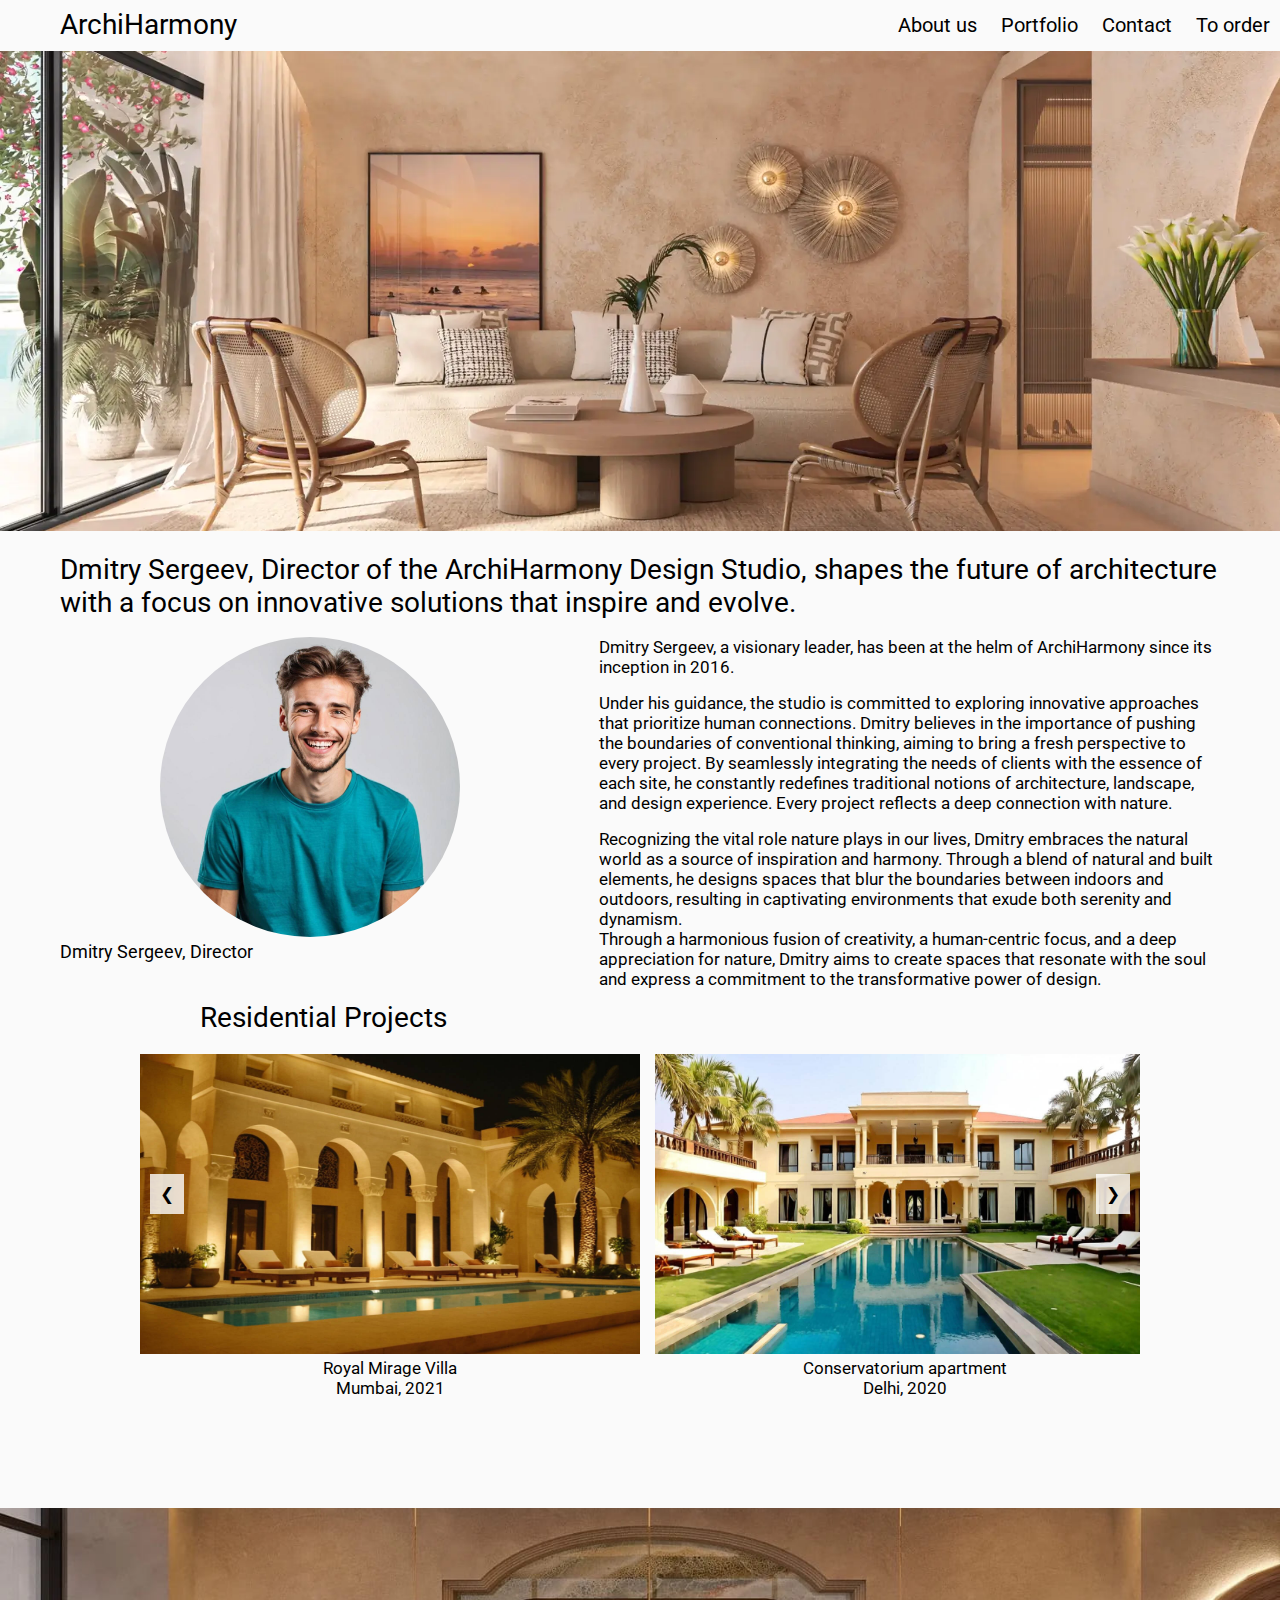
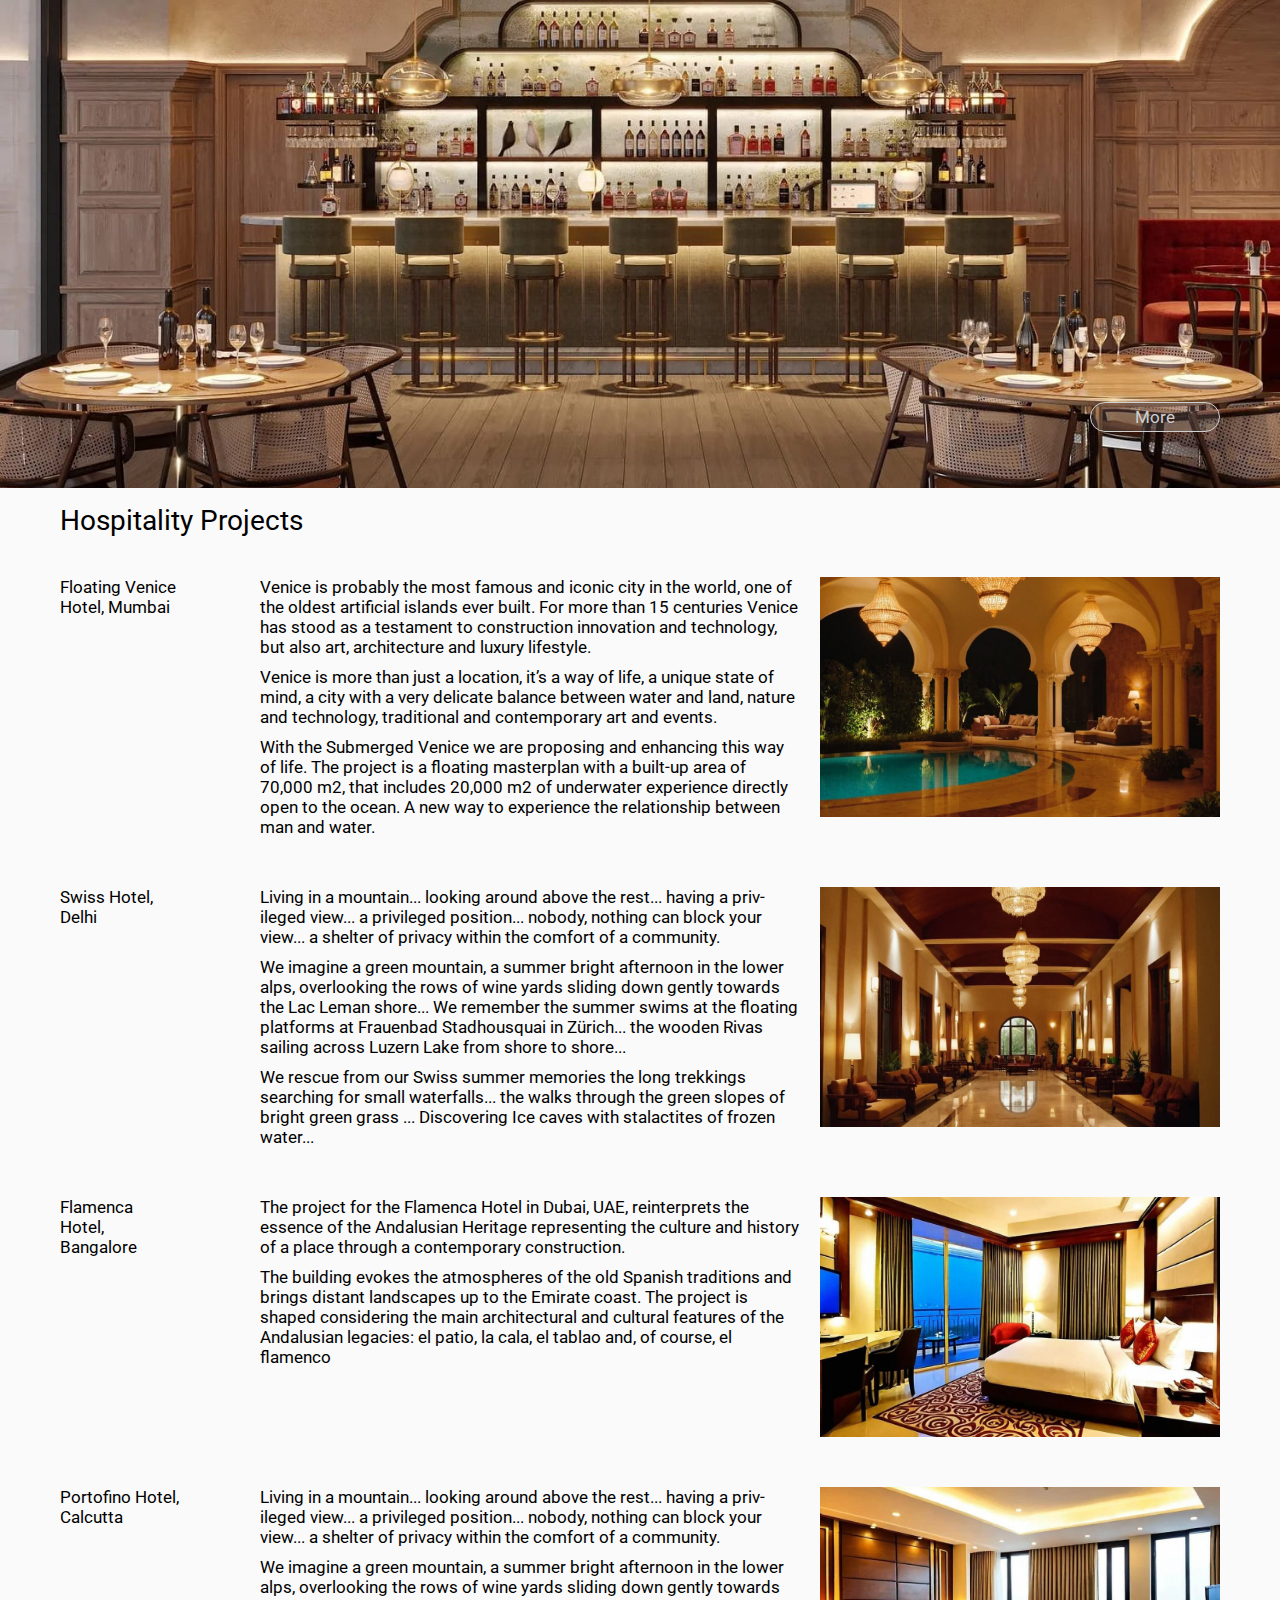
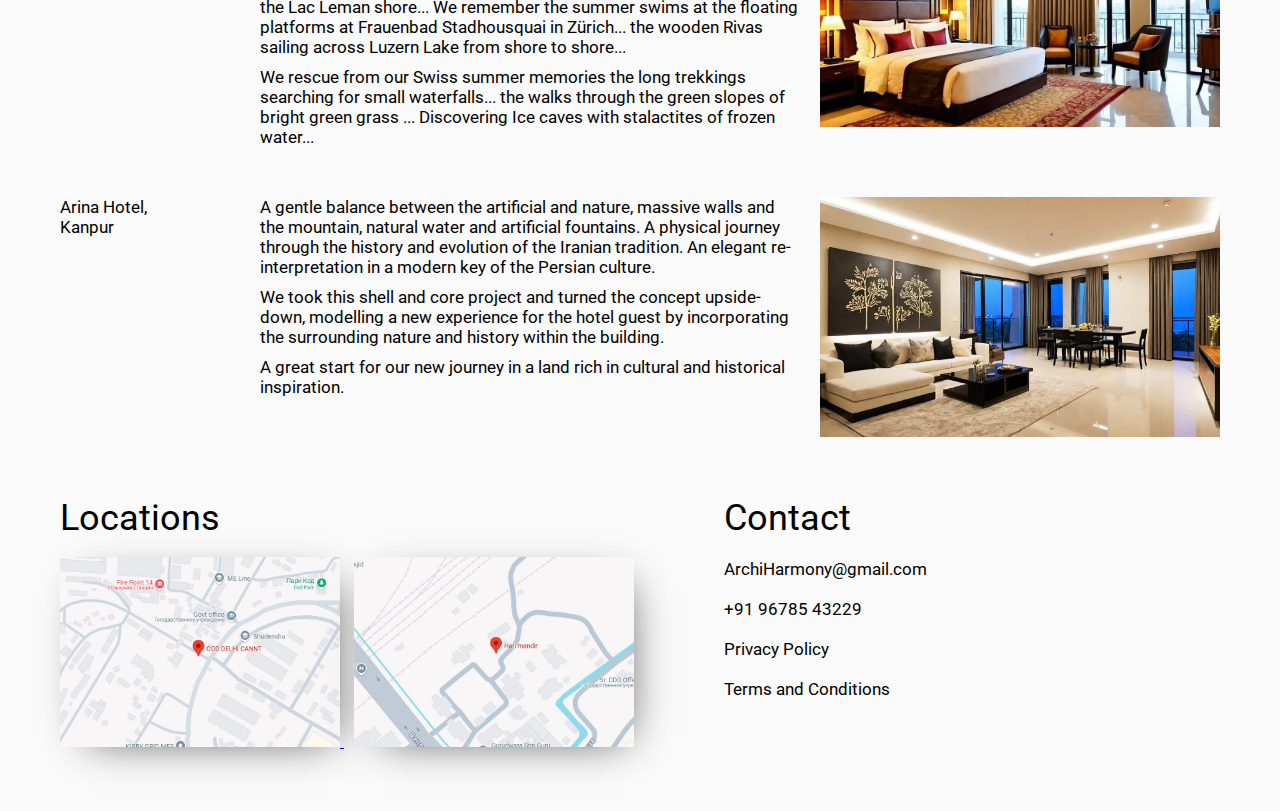
==== index.html @ a40524c1 "cvvf" ====
<!DOCTYPE html>
<html lang="en">
<head>
    <meta charset="UTF-8">
    <meta name="viewport" content="width=device-width, initial-scale=1.0">
    <title>ArchiHarmony - Innovative Building Design Studio</title>
    <meta
        name="description"
        content="Discover ArchiHarmony, a design studio dedicated to creating innovative and inspiring building designs. Our focus is on architecture that evolves with the needs of modern living."
    />
    <link rel="icon" href="img/favicon.ico">
    <link rel="stylesheet" href="css/style.css">
    <script src="js/script.js" defer></script>
</head>
<body>

    <header>
        <div class="nav-content">
            <a href="index.html" class='header-name'>ArchiHarmony</a>
            <nav class="header-nav">
                <ul class="header-nav-items">
                    <li class="header-nav-item">
                        <a href="#about">About us</a>
                        <a href="#project">Portfolio</a>
                        <a href="#contact">Contact</a>
                        <a href="order.html">To order</a>
                    </li>
                </ul>
            </nav>
        </div>
        <div class="header-backgrounds">
            <img class='header-background' src="img/header-bg.webp" alt="Background" />
            <a class='header-btn' href="order.html#form">More</a>
        </div>
        <h1 class='header-title' id="about">Dmitry Sergeev, Director of the ArchiHarmony Design Studio, shapes the future of architecture with a focus on innovative solutions that inspire and evolve.</h1>
        <div class='header-about'>
            <div class='header-about-icon'>
                <img class='about-icon' src="img/ceo-dima.jpg" alt="Icon" />
                <p class='about-name'>Dmitry Sergeev, Director</p>
            </div>
            <div class='header-about-text'>
                <p class='about-text1'>Dmitry Sergeev, a visionary leader, has been at the helm of ArchiHarmony since its inception in 2016.</p>
                <p class='about-text2'>Under his guidance, the studio is committed to exploring innovative approaches that prioritize human connections. Dmitry believes in the importance of pushing the boundaries of conventional thinking, aiming to bring a fresh perspective to every project. By seamlessly integrating the needs of clients with the essence of each site, he constantly redefines traditional notions of architecture, landscape, and design experience. Every project reflects a deep connection with nature.</p>
                <p class='about-text3'>Recognizing the vital role nature plays in our lives, Dmitry embraces the natural world as a source of inspiration and harmony. Through a blend of natural and built elements, he designs spaces that blur the boundaries between indoors and outdoors, resulting in captivating environments that exude both serenity and dynamism.</p>
                <p class='about-text4'>Through a harmonious fusion of creativity, a human-centric focus, and a deep appreciation for nature, Dmitry aims to create spaces that resonate with the soul and express a commitment to the transformative power of design.</p>
            </div>
        </div>
    </header>
    
    <main>

        <section>
            <div class="Projects" id="project">
                <h2 class="projects-title">Residential Projects</h2>
                <div class="slider">
                    <div class="slide">
                        <img src="img/project-1.jpg" alt="Project 1" />
                        <h3>Royal Mirage Villa</h3>
                        <p>Mumbai, 2021</p>
                    </div>
                    <div class="slide">
                        <img src="img/project-2.jpg" alt="Project 2" />
                        <h3>Conservatorium apartment</h3>
                        <p>Delhi, 2020</p>
                    </div>
                    <div class="slide">
                        <img src="img/project-3.jpg" alt="Project 3" />
                        <h3>Arabian Red</h3>
                        <p>Bangalore, 2022</p>
                    </div>
                    <div class="slide">
                        <img src="img/project-4.jpg" alt="Project 4" />
                        <h3>Domestic Cenote</h3>
                        <p>Calcutta, 2019</p>
                    </div>
                    <div class="slide">
                        <img src="img/project-5.jpg" alt="Project 5" />
                        <h3>Villa Ibiza</h3>
                        <p>Chennai, 2023</p>
                    </div>
                    <div class="slide">
                        <img src="img/project-6.jpg" alt="Project 6" />
                        <h3>Villa Smama</h3>
                        <p>Hyderabad, 2018</p>
                    </div>
                    <div class="slide">
                        <img src="img/project-7.jpg" alt="Project 7" />
                        <h3>Villa Las Gabias</h3>
                        <p>Ahmedabad, 2021</p>
                    </div>
                    <div class="slide">
                        <img src="img/project-8.jpg" alt="Project 8" />
                        <h3>Villa Celeste</h3>
                        <p>Pune, 2023</p>
                    </div>
                    <div class="slide">
                        <img src="img/project-9.jpg" alt="Project 9" />
                        <h3>Flying Carpet Villa</h3>
                        <p>Surat, 2022</p>
                    </div>
                    <div class="slide">
                        <img src="img/project-10.jpg" alt="Project 10" />
                        <h3>Four Elements Villa</h3>
                        <p>Kanpur, 2016</p>
                    </div>
                </div>
                <button class="prev" onclick="changeSlide(-1)">&#10094;</button>
                <button class="next" onclick="changeSlide(1)">&#10095;</button>
            </div>
        </section>

        <section>
            <div class="project-hospital-backgrounds header-backgrounds">
                <img
                  class="main-background"
                  src="img/main-bg1.jpg"
                  alt="Background"
                />
                <a
                  class="header-btn main-btn"
                  href="order.html#form"
                >
                  More
                </a>
            </div>
            <h2 class="projects-title hospital-title">Hospitality Projects</h2>
            <div class="projects-hospital-content">

                <div class="country-hotels">
                    <div class="content-country">
                      <p>Floating Venice Hotel, Mumbai</p>
                    </div>
                    <div class="content-info">
                      
                        <div class="content-info-text">
                            <p>Venice is probably the most famous and iconic city in the world, one of the oldest artificial islands ever built. For more than 15 centuries Venice has stood as a testament to construction innovation and technology, but also art, architecture and luxury lifestyle.</p>
                            <p>Venice is more than just a location, it’s a way of life, a unique state of mind, a city with a very delicate balance between water and land, nature and technology, traditional and contemporary art and events.</p>
                            <p>With the Submerged Venice we are proposing and enhancing this way of life. The project is a floating masterplan with a built-up area of 70,000 m2, that includes 20,000 m2 of underwater experience directly open to the ocean. A new way to experience the relationship between man and water.</p>
                        </div>

                    </div>
                    <img src="img/hospital-1.jpg" alt="Floating Venice Hotel, Mumbai" class="country-hotels-img"/>
                </div>

                <div class="country-hotels">
                    <div class="content-country">
                      <p>Swiss Hotel, Delhi</p>
                    </div>
                    <div class="content-info">
                      
                        <div class="content-info-text">
                            <p>Living in a mountain... looking around above the rest... having a priv- ileged view... a privileged position... nobody, nothing can block your view... a shelter of privacy within the comfort of a community.</p>
                            <p>We imagine a green mountain, a summer bright afternoon in the lower alps, overlooking the rows of wine yards sliding down gently towards the Lac Leman shore... We remember the summer swims at the floating platforms at Frauenbad Stadhousquai in Zürich... the wooden Rivas sailing across Luzern Lake from shore to shore...</p>
                            <p>We rescue from our Swiss summer memories the long trekkings searching for small waterfalls... the walks through the green slopes of bright green grass ... Discovering Ice caves with stalactites of frozen water...</p>
                        </div>

                    </div>
                    <img src="img/hospital-2.jpg" alt="Swiss Hotel, Delhi" class="country-hotels-img"/>
                </div>

                <div class="country-hotels">
                    <div class="content-country">
                      <p>Flamenca Hotel, Bangalore</p>
                    </div>
                    <div class="content-info">
                      
                        <div class="content-info-text">
                            <p>The project for the Flamenca Hotel in Dubai, UAE, reinterprets the essence of the Andalusian Heritage representing the culture and history of a place through a contemporary construction.</p>
                            <p>The building evokes the atmospheres of the old Spanish traditions and brings distant landscapes up to the Emirate coast. The project is shaped considering the main architectural and cultural features of the Andalusian legacies: el patio, la cala, el tablao and, of course, el flamenco</p>
                        </div>

                    </div>
                    <img src="img/hospital-3.jpg" alt="Flamenca Hotel, Bangalore" class="country-hotels-img"/>
                </div>

                <div class="country-hotels">
                    <div class="content-country">
                      <p>Portofino Hotel, Calcutta</p>
                    </div>
                    <div class="content-info">
                      
                        <div class="content-info-text">
                            <p>Living in a mountain... looking around above the rest... having a priv- ileged view... a privileged position... nobody, nothing can block your view... a shelter of privacy within the comfort of a community.</p>
                            <p>We imagine a green mountain, a summer bright afternoon in the lower alps, overlooking the rows of wine yards sliding down gently towards the Lac Leman shore... We remember the summer swims at the floating platforms at Frauenbad Stadhousquai in Zürich... the wooden Rivas sailing across Luzern Lake from shore to shore...</p>
                            <p>We rescue from our Swiss summer memories the long trekkings searching for small waterfalls... the walks through the green slopes of bright green grass ... Discovering Ice caves with stalactites of frozen water...</p>
                        </div>

                    </div>
                    <img src="img/hospital-4.jpg" alt="Portofino Hotel, Calcutta" class="country-hotels-img"/>
                </div>

                <div class="country-hotels">
                    <div class="content-country">
                      <p>Arina Hotel, Kanpur</p>
                    </div>
                    <div class="content-info">
                      
                        <div class="content-info-text">
                            <p>A gentle balance between the artificial and nature, massive walls and the mountain, natural water and artificial fountains. A physical journey through the history and evolution of the Iranian tradition. An elegant re-interpretation in a modern key of the Persian culture.</p>
                            <p>We took this shell and core project and turned the concept upside-down, modelling a new experience for the hotel guest by incorporating the surrounding nature and history within the building.</p>
                            <p>A great start for our new journey in a land rich in cultural and historical inspiration.</p>
                        </div>

                    </div>
                    <img src="img/hospital-5.jpg" alt="Arina Hotel, Kanpur" class="country-hotels-img"/>
                </div>

            </div>
        </section>

    </main>

    <footer class='footer'>

        <div>
            <div class='location-container'>
                <h3 class='location-title'>Locations</h3>
                <div class='location-img'>
                    <a class='dubai-link' href="https://www.google.com/maps/place/J47G+4G7,+COD,+Kirby+Place,+Delhi+Cantonment,+New+Delhi,+Delhi+110010/@28.6127856,77.1237122,17z"  target='_blank' rel="noopener noreferrer">
                        <img class='dubai-img' src="img/map-delhi.jpg" alt="Delhi" />
                    </a>
                    <a class='madrid-link' href="https://www.google.com/maps/place/95,+Sabale+Nagar,+Kurla,+Mumbai,+Maharashtra+400089/@19.0706896,72.8850411,17z" target='_blank' rel="noopener noreferrer">
                        <img class='madrid-img' src="img/map-mumbai.jpg" alt="Mumbai"/>
                    </a>
                </div>
                               
            </div>
        </div>

        <div>
            <div class='contact-container' id="contact">
                <h3 class='contact-title1'>Contact</h3>
                <a class='contact-link' href="mailto:ArchiHarmony@gmail.com" target="_blank">ArchiHarmony@gmail.com</a>
                <a class="contact-link" href="tel:+919678543229">+91 96785 43229</a>
                <a class="contact-link" href="privacy-policy.html">Privacy Policy</a>
                <a class="contact-link" href="terms-conditions.html">Terms and Conditions</a>
            </div>
        </div>

    </footer>
    
</body>
</html>
---- css/style.css ----
@font-face {
	font-family: 'Roboto';
	font-style: normal;
	src: url('../fonts/Roboto-Regular.ttf') format('truetype');	 
}

* {
    margin: 0;
    padding: 0;
    box-sizing: border-box;
    font-family: "Roboto", sans-serif;
    font-size: 17px;
    font-weight: 400;
    font-style: normal;
}

body {
    width: 100%;
    overflow-x: hidden;
    background-color: rgb(250, 250, 250);
}

body::-webkit-scrollbar {
    width: 10px;
    background-color: #f9f9fd;
}
  
body::-webkit-scrollbar-thumb {
    border-radius: 10px;
    background-color: rgb(166, 166, 166);
}
  
body::-webkit-scrollbar-track {
    -webkit-box-shadow: inset 0 0 6px rgba(0,0,0,0.2);
    border-radius: 10px;
    background-color: #f9f9fd;
}

html {
    scroll-behavior: smooth;
}

@media (max-width: 1024px) {

    * {
        font-size: 16px;
    }

}

nav {
    padding-right: 10px;
}
.header-nav-item {
    display: flex;
    gap: 24px;
    list-style: none;
}
.header-nav-item a {
    text-decoration: none;
    color: black;
    transition: color 0.3s ease;
    font-size: 20px;
}
.header-nav-item {
    margin-top: 8px;
}
.header-nav-item a:hover {
    color: rgb(125, 125, 125);
}
.header-name,
.header-title,
.header-about {
    padding: 0 60px;
}

.nav-content {
    display: flex;
    align-items: center;
    justify-content: space-between;
}

.header-name {
    font-size: 36px;
    margin-top: 8px;
    cursor: pointer;
    text-decoration: none;
    color: black;
}
.header-backgrounds{
    position: relative;
}

.header-btn{
    opacity: 0;
    overflow: hidden;
    position: absolute;
    display: flex;
    justify-content: center;
    align-items: center;
    text-decoration: none;
    right: 60px;
    bottom: 60px;
    cursor: pointer;
    background-color: rgba(255, 255, 255, 0.121);
    width: 130px;
    height: 30px;
    border-radius: 50px;
    border: 1px solid black;
    transition: all ease 0.5s;
    color: black;
    animation: scaleBtn 1.5s forwards;
    animation-delay: 1s;
}

.header-btn:hover{
    background-color: rgba(0, 0, 0, 0.101);
    transform: scale(1.1);
}

.header-background {
    width: 100%;
    height: 680px;
    margin-top: 10px;
    animation: scaleBackground 1.5s forwards;
    object-fit: cover;
}

.header-title {
    font-size: 36px;
    margin-top: 18px;
}

.about-icon {
    width: 320px;
    height: 320px;
    border-radius: 50%;
    margin-left: 140px;
}

.header-about {
    display: flex;
    margin-top: 18px;
}

.about-name {
    font-size: 18px;
}

.header-about-text {
    margin-left: 12%;
}

.about-text2, .about-text3 {
    margin-top: 16px;
}

@keyframes scaleBackground {
    0% {
        transform: scale(0.8);
        opacity: 0;
    }
    100% {
        transform: scale(1);
        opacity: 1;
    }
}

@keyframes scaleBtn {
    100% {
        opacity: 1;
    }
}

@media (max-width: 1400px) {
    .header-name, 
    .header-title {
        font-size: 28px;
    }

    .about-icon {
        width: 300px;
        height: 300px;
        margin-left: 100px;
    }

    .header-background {
        height: 480px;
    }
}

@media (max-width: 1024px) {

    .header-name,
    .header-title,
    .header-about {
        padding: 0 30px;
    }

    .header-name, 
    .header-title {
        font-size: 22px;
    }

    .about-icon {
        width: 200px;
        height: 200px;
        margin-left: 80px;
        margin-top: 40px;
    }

    .header-background {
        height: 400px;
    }

    .header-about-text {
        margin-left: 6%;
    }
    .header-btn:hover{
        background-color: rgba(255, 255, 255, 0.121);
        transform: scale(1);
    }
}

@media (max-width: 768px) {

    .header-name,
    .header-title,
    .header-about {
        padding: 0 10px;
    }

    .about-icon {
        width: 240px;
        height: 240px;
        margin-left: 80px;
        margin-top: 10px;
    }

    .header-background {
        height: 380px;
    }

    .header-about-text {
        margin-top: 30px;
        margin-left: 0%;
    }

    .header-btn{
        right: 20px;
        bottom: 20px;
        width: 120px;
    }

    .header-about {
        display: flex;
        flex-direction: column;
        align-items: center;
        margin-top: 18px;
    }
    .header-nav-item {
        gap: 14px;
    }
    .header-nav-item a {
        font-size: 12px;
    }
    .header-name {
        font-size: 16px;
    }
}

.projects-title{
    font-size: 36px;
    margin: 12px 0 60px 60px;
}

.main-btn{
    opacity: 1;
    border: 1px solid rgb(207, 207, 207);
    color: rgb(207, 207, 207);
    animation: none;
}

.project-hospital-backgrounds{
    margin-top: 100px;
}
.projects-hospital-content{
    display: flex;
    margin: 0 60px;
    flex-direction: column;
    gap: 50px;
}

.main-background {
    width: 100%;
    height: 740px;
    margin-top: 10px;
    object-fit: cover;
}
.content-info-text {
    display: flex;
    flex-direction: column;
    gap: 10px;
}
.country-hotels-img{
    width: 100%;
    height: 100%;
    object-fit: cover;
    margin-right: 60px;
}
.country-hotels{
    position: relative;
    display: grid;
    grid-template-columns: 220px 1.5fr 1fr;
    gap: 20px;
}
.hospital-btn{
    overflow: hidden;
    position: absolute;
    display: flex;
    justify-content: center;
    align-items: center;
    text-decoration: none;
    top: 50px;
    cursor: pointer;
    background-color: rgba(255, 255, 255, 0.121);
    width: 130px;
    height: 30px;
    border-radius: 50px;
    border: 1px solid black;
    transition: all ease 0.5s;
    color: black;
}

.hospital-btn:hover{
    background-color: rgba(0, 0, 0, 0.101);
    transform: scale(1.1);
}

.content-info{
    margin-left: 10%;
}

.content-country p{
    font-weight: 500;
}

.Projects {
    position: relative;
    max-width: 1400px;
    margin: auto;
    overflow: hidden;
}

.slider {
    display: flex;
    transition: transform 0.5s ease;
    gap: 30px;
}

.slide {
    flex: 0 0 50%;
    text-align: center;
}

.slide img {
    width: 100%;
    height: 400px;
}

.prev, .next {
    position: absolute;
    top: 50%;
    transform: translateY(-50%);
    background-color: rgba(255, 255, 255, 0.8);
    border: none;
    cursor: pointer;
    padding: 10px;
    z-index: 10;
}

.prev {
    left: 10px;
}

.next {
    right: 10px;
}

@media (max-width: 1400px) {
    .projects-title {
        font-size: 28px;
        margin: 12px 0 20px 60px;
    }
    .Projects {
        max-width: 1000px;
    }
    .slide img {
        height: 300px;
    }
}

@media (max-width: 1024px) {
    .projects-title {
        font-size: 22px;
        margin: 12px 0 20px 30px;
    }
    .Projects {
        max-width: 760px;
    }
    .slide img {
        height: 260px;
    }
}

@media (max-width: 768px) {
    .projects-title {
        margin: 12px 0 20px 10px;
    }
    .slide {
        flex: 0 0 100%;
        padding-left: 10px;
        padding-right: 10px;
    }
    .slide img {
        height: auto;
    }
}

@media (min-width: 1025px) and (max-width: 1400px) {
    .main-background {
        height: 580px;
    }

    .hospital-title {
        margin-bottom: 40px;
    }

    .country-hotels{
        grid-template-columns: 120px 1.5fr 1fr;
    }
}

@media (min-width: 769px) and (max-width: 1024px) {
    .main-background {
        height: 480px;
    }

    .country-hotels{
        grid-template-columns: 100px 1.5fr 1fr;
    }

    .projects-hospital-content{
        margin: 0 30px;
    }

    .hospital-btn{
        width: 110px;
        height: 25px;
    }
}

@media (max-width: 768px) {
    .main-background {
        height: 400px;
    }

    .projects-hospital-content{
        margin: 0 10px;
        gap: 0;
    }
    .country-hotels{
        grid-template-columns: none;
        grid-template-rows: 50px 1fr 300px 50px ;
        gap: 0px;
        margin-bottom: 35px;
    }
    .country-hotels img{
        height: 100%;
    }
    .content-country p{
        margin: 15px 0 0 10px;
    }
    .content-country a{
        margin-top: -35px;
    }

    .hospital-btn{
        margin-left: 10px;
        grid-row: 4;
        display: flex;
        
        
        
    }
    .content-info{
        margin: 0 10px;
    }
}

@media (max-width: 1400px) {
    .country-hotels img {
        height: 240px;
    }
}

@media (max-width: 1024px) {
    .country-hotels img {
        height: 180px;
    }
    .hospital-btn:hover{
        background-color: rgba(255, 255, 255, 0.121);
        transform: scale(1);
    }
}

.footer {
    margin: 60px;
    display: flex;
}

.location-title {
    font-size: 36px;
}

.location-img {
    margin-top: 18px;
}

.location-img img {
    width: 440px;
    object-fit: cover;
    box-shadow: 10px 10px 42px -19px rgba(0,0,0,0.75);
    -webkit-box-shadow: 10px 10px 42px -19px rgba(0,0,0,0.75);
    -moz-box-shadow: 10px 10px 42px -19px rgba(0,0,0,0.75);
    transition: all 0.3s ease;
}

.location-img img:hover {
    box-shadow: -21px -25px 35px -28px rgba(0,0,0,0.63);
    -webkit-box-shadow: -21px -25px 35px -28px rgba(0,0,0,0.63);
    -moz-box-shadow: -21px -25px 35px -28px rgba(0,0,0,0.63);
    transform: translateY(-8px);
}

.madrid-link {
    margin-left: 10px;
}

.contact-container {
    margin-left: 140px;
    display: flex;
    flex-direction: column;
    gap: 20px;
}

.contact-title1 {
    font-size: 36px;
}

.contact-link {
    text-decoration: none;
    color: black;
    display: block;
    transform: scale(1);
    transition: color 0.3s ease;
    animation: linkAnimation 3s infinite;
}

.contact-link:hover {
    color: rgb(77, 77, 77);
}

@keyframes linkAnimation {
    0% {
        transform: scale(1);
    }

    50% {
        transform: scale(1.03);
    }

    100% {
        transform: scale(1);
    }
}

@media (max-width: 1024px) {
    .footer {
        margin: 30px;
        display: flex;
        flex-direction: column;
        align-items: center;
    }
}
@media (max-width: 1400px) {

    .location-img img {
        width: 280px;
    }
}

@media (max-width: 1024px) {
    .location-container{
        display: flex;
        flex-direction: column;
        align-items: center;
    }

    .location-img img {
        width: 340px;
    }
    .location-img img:hover {
        box-shadow: 10px 10px 42px -19px rgba(0,0,0,0.75);
        -webkit-box-shadow: 10px 10px 42px -19px rgba(0,0,0,0.75);
        -moz-box-shadow: 10px 10px 42px -19px rgba(0,0,0,0.75);
        transform: translateY(0px);
    }
}

@media (max-width: 768px) {

    .location-img {
        display: flex;
        flex-direction: column;
    }

    .madrid-link {
        margin-left: 0px;
        margin-top: 10px;
    }
}
@media (max-width: 1400px) {
    .contact-container {
        margin-left: 90px;
    }
}

@media (max-width: 1024px) {
    .contact-container {
        margin-left: 0px;
        margin-top: 20px;
        display: flex;
        flex-direction: column;
        align-items: center;
    }
    .contact-link:hover {
        color: black;
    }
}

.privacy-main {
    padding: 20px;
}

.section-title {
    font-size: 2.5em;
    color: #2c3e50;
    margin-bottom: 15px;
    text-align: center;
}

.compliance-text,
.data-collection-text,
.transparency-text,
.user-rights-text {
    background: white;
    padding: 20px;
    border-radius: 8px;
    box-shadow: 0 2px 5px rgba(0, 0, 0, 0.1);
    margin: 20px auto;
    max-width: 800px;
}

.contact-email {
    color: #2980b9;
    text-decoration: none;
}

.contact-email:hover {
    text-decoration: underline;
}

@media (max-width: 768px) {
    .section-title {
        font-size: 2em;
    }

    .compliance-text,
    .data-collection-text,
    .transparency-text,
    .user-rights-text {
        padding: 15px;
        margin: 15px;
    }
}

@media (max-width: 480px) {
    .section-title {
        font-size: 1.5em;
    }

    .compliance-text,
    .data-collection-text,
    .transparency-text,
    .user-rights-text {
        padding: 10px;
        margin: 10px;
    }
}

.privacy-main a {
    color: #3498db;
    text-decoration: none;
}

.privacy-main a:hover {
    text-decoration: underline;
}


.terms-main {
    padding: 20px;
}

.legal-compliance-text,
.user-responsibilities-text,
.dispute-resolution-text,
.contact-information-text {
    background: white;
    padding: 20px;
    border-radius: 8px;
    box-shadow: 0 2px 5px rgba(0, 0, 0, 0.1);
    margin: 20px auto;
    max-width: 800px;
}

.contact-email {
    color: #2980b9;
    text-decoration: none;
}

.contact-email:hover {
    text-decoration: underline;
}

@media (max-width: 768px) {
    .section-title {
        font-size: 2em;
    }

    .legal-compliance-text,
    .user-responsibilities-text,
    .dispute-resolution-text,
    .contact-information-text {
        padding: 15px;
        margin: 15px;
    }
}

@media (max-width: 480px) {
    .section-title {
        font-size: 1.5em;
    }

    .legal-compliance-text,
    .user-responsibilities-text,
    .dispute-resolution-text,
    .contact-information-text {
        padding: 10px;
        margin: 10px;
    }
}

.footer-dop {
    justify-content: center;
}

.partnership-offer {
    max-width: 1100px; /* Maximum width of the section */
    margin: 20px auto; /* Center the section */
    padding: 20px; /* Inner padding */
    font-family: Arial, sans-serif; /* Font style */
}

.partnership-offer h1 {
    text-align: center;
    font-size: 2em; /* Title size */
    color: #333; /* Title color */
    margin-bottom: 15px; /* Bottom margin */
}

.partnership-offer p {
    font-size: 1.1em; /* Text size */
    line-height: 1.6; /* Line height */
    color: #555; /* Text color */
    margin-bottom: 15px; /* Bottom margin */
}

/* Responsive styles */
@media (max-width: 600px) {
    .partnership-offer {
        padding: 15px; /* Decrease padding on small screens */
    }

    .partnership-offer h2 {
        font-size: 1.5em; /* Decrease title size */
    }

    .partnership-offer p {
        font-size: 1em; /* Decrease text size */
    }
}

.form {
    background: #f9f9f9;
    padding: 20px;
    border-radius: 8px;
    box-shadow: 0 2px 5px rgba(0, 0, 0, 0.1);
    max-width: 600px;
    margin: 20px auto;
}


.form input[type="text"],
.form input[type="email"],
.form textarea {
    width: 100%;
    padding: 10px;
    margin: 10px 0;
    border: 1px solid #ccc;
    border-radius: 4px;
    font-size: 1em;
}


.form textarea {
    resize: vertical;
}


.checkbox {
    display: flex;
    align-items: center;
    margin: 10px 0;
}

.checkbox input[type="checkbox"] {
    margin-right: 10px;
}


.form button {
    background-color: #2980b9;
    color: white;
    padding: 10px 15px;
    border: none;
    border-radius: 4px;
    cursor: pointer;
    font-size: 1em;
}

.form button:hover {
    background-color: #1a6a8d;
}

.collaboration-message {
    background-color: #f9f9f9;
    border: 1px solid #ddd;
    padding: 20px;
    margin-top: 60px;
    margin-bottom: 20px;
    text-align: center;
}

.collaboration-message h2 {
    color: #333;
    margin-bottom: 10px;
    font-size: 32px;
}

.collaboration-message p {
    color: #555;
    font-size: 16px;
}
@media (max-width: 768px) {
    .collaboration-message {
        padding: 15px;
    }

    .collaboration-message h2 {
        font-size: 1.3em;
    }

    .collaboration-message p {
        font-size: 0.9em;
    }
}

@media (max-width: 480px) {
    .collaboration-message {
        padding: 10px;
    }

    .collaboration-message h2 {
        font-size: 1.2em;
    }

    .collaboration-message p {
        font-size: 0.8em;
    }
}

@media (max-width: 768px) {
    .form {
        padding: 15px;
    }

    .form input[type="text"],
    .form input[type="email"],
    .form textarea,
    .form button {
        font-size: 0.9em;
    }
}

@media (max-width: 480px) {
    .form {
        padding: 10px;
    }

    .form input[type="text"],
    .form input[type="email"],
    .form textarea,
    .form button {
        font-size: 0.8em;
    }
}

.reviews-section-title {
    text-align: center;
    font-size: 2em;
    color: #333;
    margin-bottom: 15px;
}
.slider {
    margin-top: 15px;
      display: flex;
      gap: 15px;
  
      transition: transform 0.5s ease-in-out;
  }
  .review {
      min-width: 45%;
      width: 100px;
      background: #fff;
      padding: 15px;
      border-radius: 10px;
      box-shadow: 0 4px 8px rgba(0, 0, 0, 0.1);
  }
  
  
  .author {
      font-weight: bold;
      color: #7c94a1;
      margin-top: 10px;
  }
  .buttons {
      margin-top: 20px;
      display: flex;
      justify-content: center;
  }
  .btn {
        min-width: 100px;
        padding: 10px;
        margin: 5px;
        border: 1px solid black;
        background-color: #0077b6;
        color: black;
        cursor: pointer;
        transition: transform 0.2s ease-in-out;
        background-color: transparent;
  }
  
  @media (min-width: 1025px) {
      .btn:hover {
          transform: scale(1.05);
      }
  }

  .review img {
    width: 120px;
    border-radius: 50%;
    margin-bottom: 10px;
}

.team-section {
    text-align: center;
    padding: 20px;
    margin-bottom: 60px;
}

.team-section h2 {
    font-size: 1.8em;
    margin-bottom: 20px;
}

.team-grid {
    display: grid;
    grid-template-columns: repeat(3, 1fr);
    gap: 20px;
}

.team-member {
    background-color: #f9f9f9;
    border: 1px solid #ddd;
    border-radius: 8px;
    padding: 15px;
    text-align: center;
}

.team-member h3 {
    font-weight: 600;
}

.team-member img {
    width: 100%;
    height: auto;
    border-radius: 50%;
}

@media (max-width: 768px) {
    .team-grid {
        grid-template-columns: repeat(2, 1fr);
    }
}

@media (max-width: 480px) {
    .team-grid {
        grid-template-columns: 1fr;
    }
}
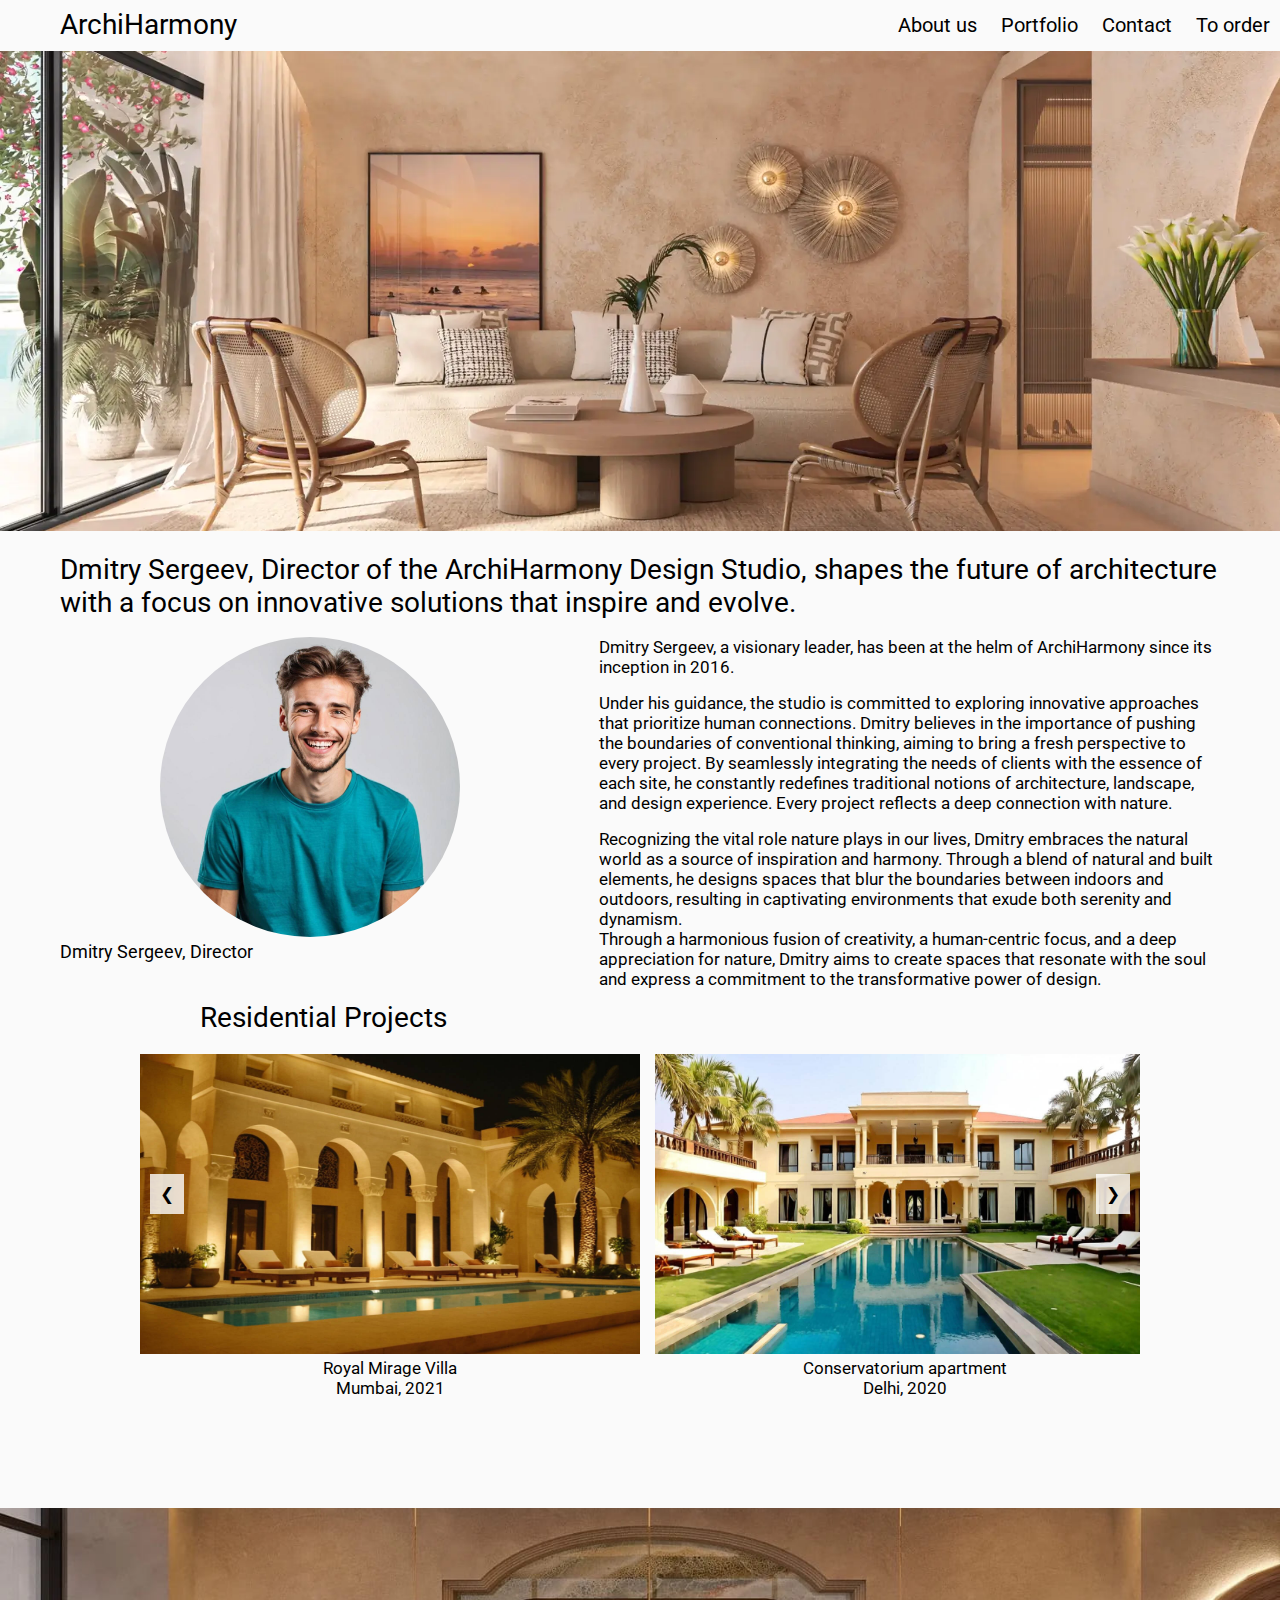
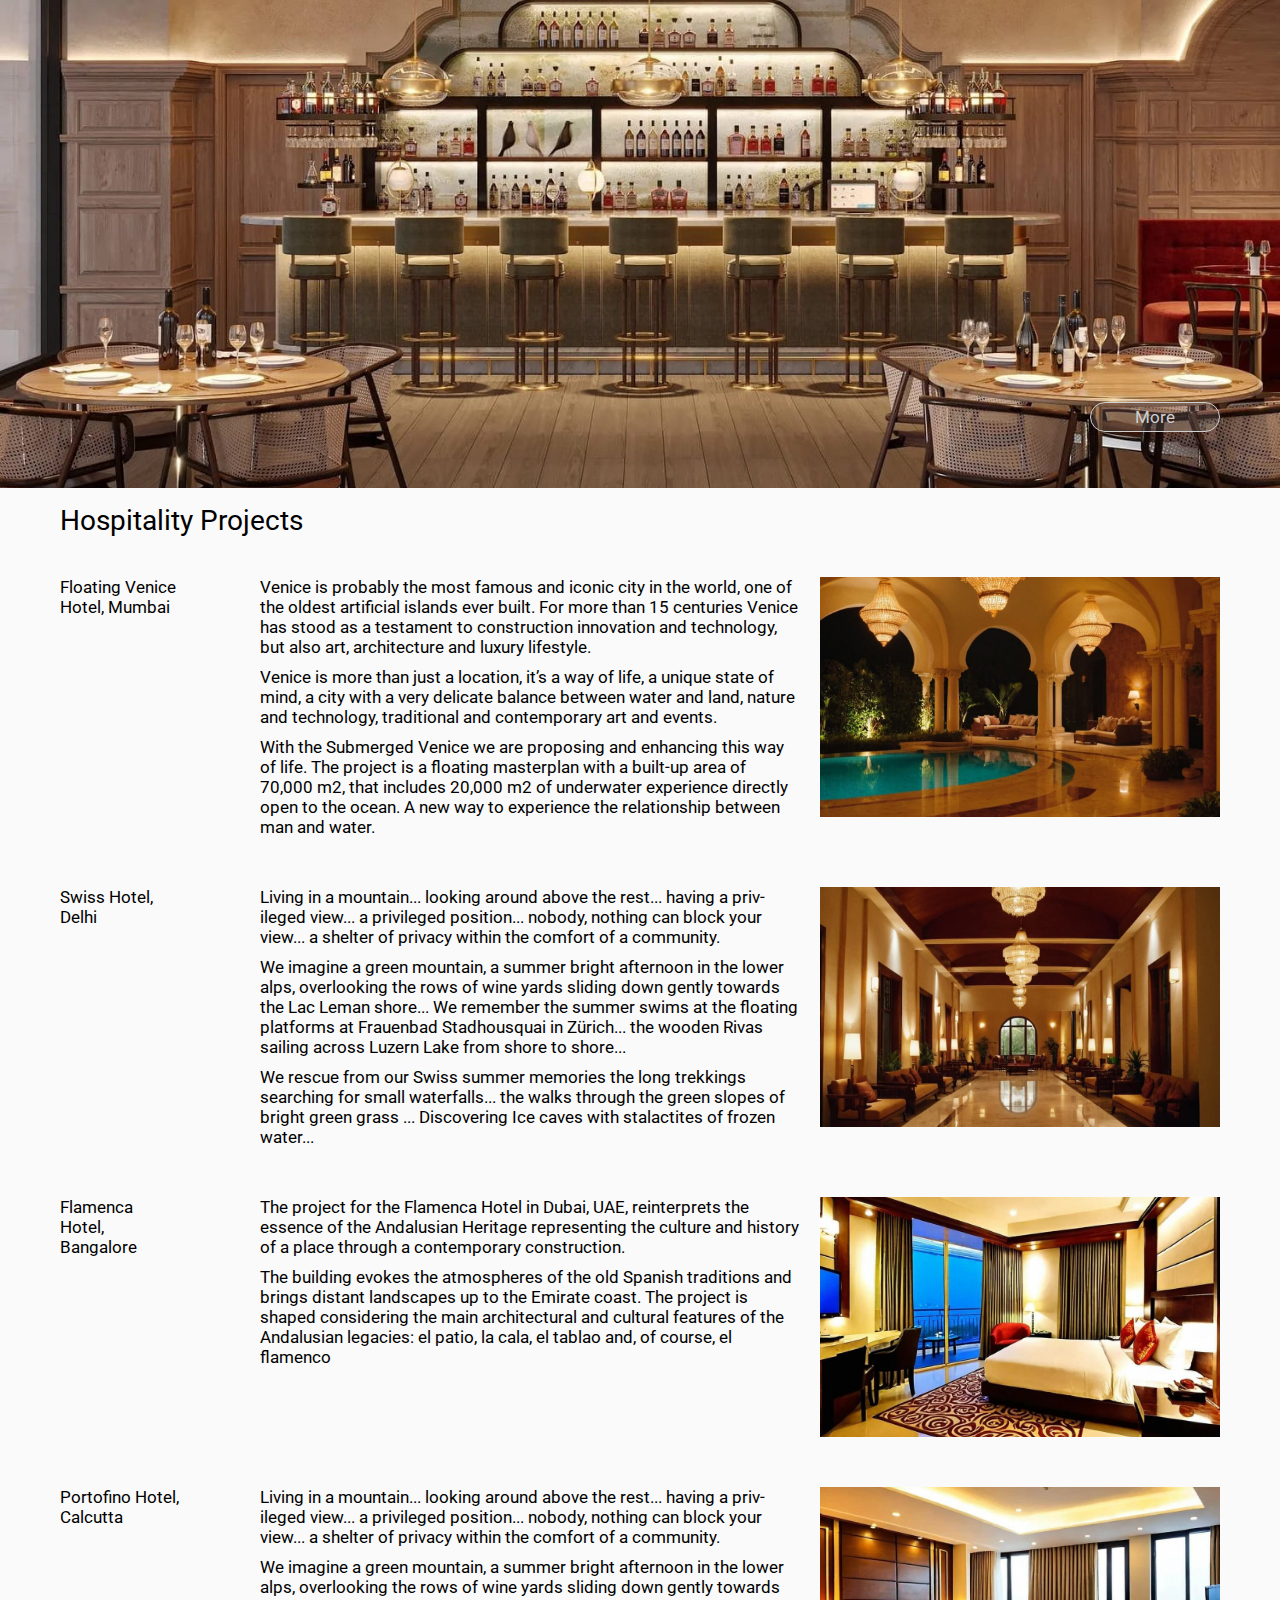
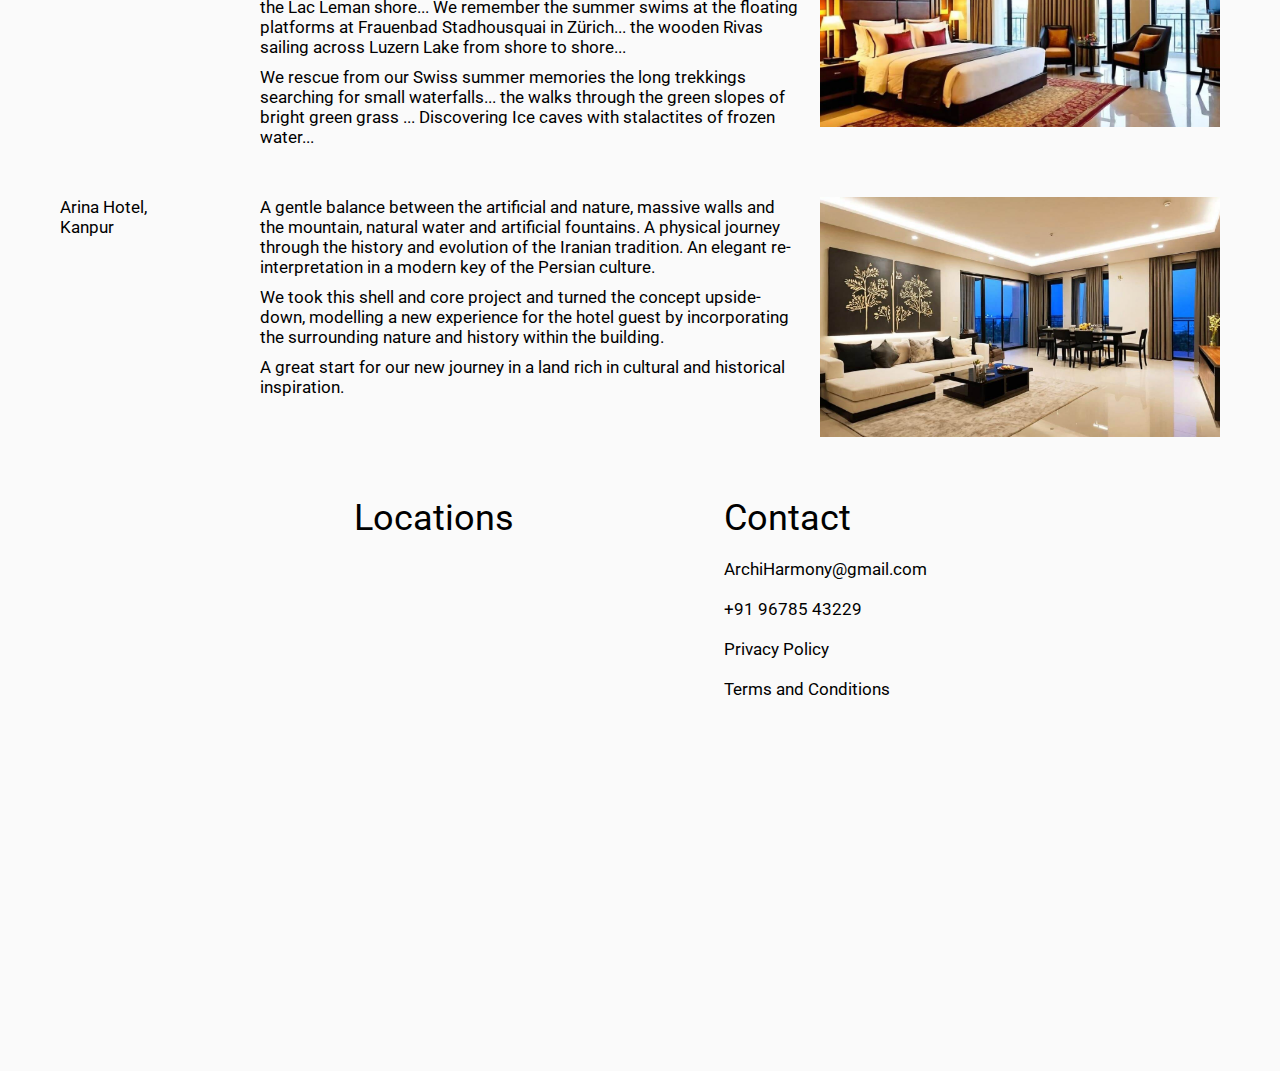
==== commit 7163f737: "ываыва" ====
--- a/index.html
+++ b/index.html
@@ -10,7 +10,7 @@
     />
     <link rel="icon" href="img/favicon.ico">
     <link rel="stylesheet" href="css/style.css">
-    <script src="js/script.js" defer></script>
+    <script src="js/sliderIndex.js" defer></script>
 </head>
 <body>
 
@@ -216,14 +216,8 @@
             <div class='location-container'>
                 <h3 class='location-title'>Locations</h3>
                 <div class='location-img'>
-                    <a class='dubai-link' href="https://www.google.com/maps/place/J47G+4G7,+COD,+Kirby+Place,+Delhi+Cantonment,+New+Delhi,+Delhi+110010/@28.6127856,77.1237122,17z"  target='_blank' rel="noopener noreferrer">
-                        <img class='dubai-img' src="img/map-delhi.jpg" alt="Delhi" />
-                    </a>
-                    <a class='madrid-link' href="https://www.google.com/maps/place/95,+Sabale+Nagar,+Kurla,+Mumbai,+Maharashtra+400089/@19.0706896,72.8850411,17z" target='_blank' rel="noopener noreferrer">
-                        <img class='madrid-img' src="img/map-mumbai.jpg" alt="Mumbai"/>
-                    </a>
-                </div>
-                               
+                    <iframe class='location-img-frame' src="https://www.google.com/maps/embed?pb=!1m14!1m8!1m3!1d3502.5662787929086!2d77.1237122!3d28.6127856!3m2!1i1024!2i768!4f13.1!3m3!1m2!1s0x390d1cca90bbf50b%3A0xa5940e52ef5ada71!2sCOD%20DELHI%20CANNT!5e0!3m2!1sru!2sby!4v1738610726326!5m2!1sru!2sby" width="600" height="450" style="border:0;" allowfullscreen="" loading="lazy" referrerpolicy="no-referrer-when-downgrade"></iframe>
+                </div>                
             </div>
         </div>
 
--- a/css/style.css
+++ b/css/style.css
@@ -18,6 +18,7 @@
     width: 100%;
     overflow-x: hidden;
     background-color: rgb(250, 250, 250);
+    max-width: 1920px;
 }
 
 body::-webkit-scrollbar {
@@ -517,6 +518,7 @@
 .footer {
     margin: 60px;
     display: flex;
+    justify-content: center;
 }
 
 .location-title {
@@ -527,20 +529,8 @@
     margin-top: 18px;
 }
 
-.location-img img {
+.location-img-frame {
     width: 440px;
-    object-fit: cover;
-    box-shadow: 10px 10px 42px -19px rgba(0,0,0,0.75);
-    -webkit-box-shadow: 10px 10px 42px -19px rgba(0,0,0,0.75);
-    -moz-box-shadow: 10px 10px 42px -19px rgba(0,0,0,0.75);
-    transition: all 0.3s ease;
-}
-
-.location-img img:hover {
-    box-shadow: -21px -25px 35px -28px rgba(0,0,0,0.63);
-    -webkit-box-shadow: -21px -25px 35px -28px rgba(0,0,0,0.63);
-    -moz-box-shadow: -21px -25px 35px -28px rgba(0,0,0,0.63);
-    transform: translateY(-8px);
 }
 
 .madrid-link {
@@ -595,7 +585,7 @@
 }
 @media (max-width: 1400px) {
 
-    .location-img img {
+    .location-img-frame {
         width: 280px;
     }
 }
@@ -607,14 +597,8 @@
         align-items: center;
     }
 
-    .location-img img {
+    .location-img-frame {
         width: 340px;
-    }
-    .location-img img:hover {
-        box-shadow: 10px 10px 42px -19px rgba(0,0,0,0.75);
-        -webkit-box-shadow: 10px 10px 42px -19px rgba(0,0,0,0.75);
-        -moz-box-shadow: 10px 10px 42px -19px rgba(0,0,0,0.75);
-        transform: translateY(0px);
     }
 }
 
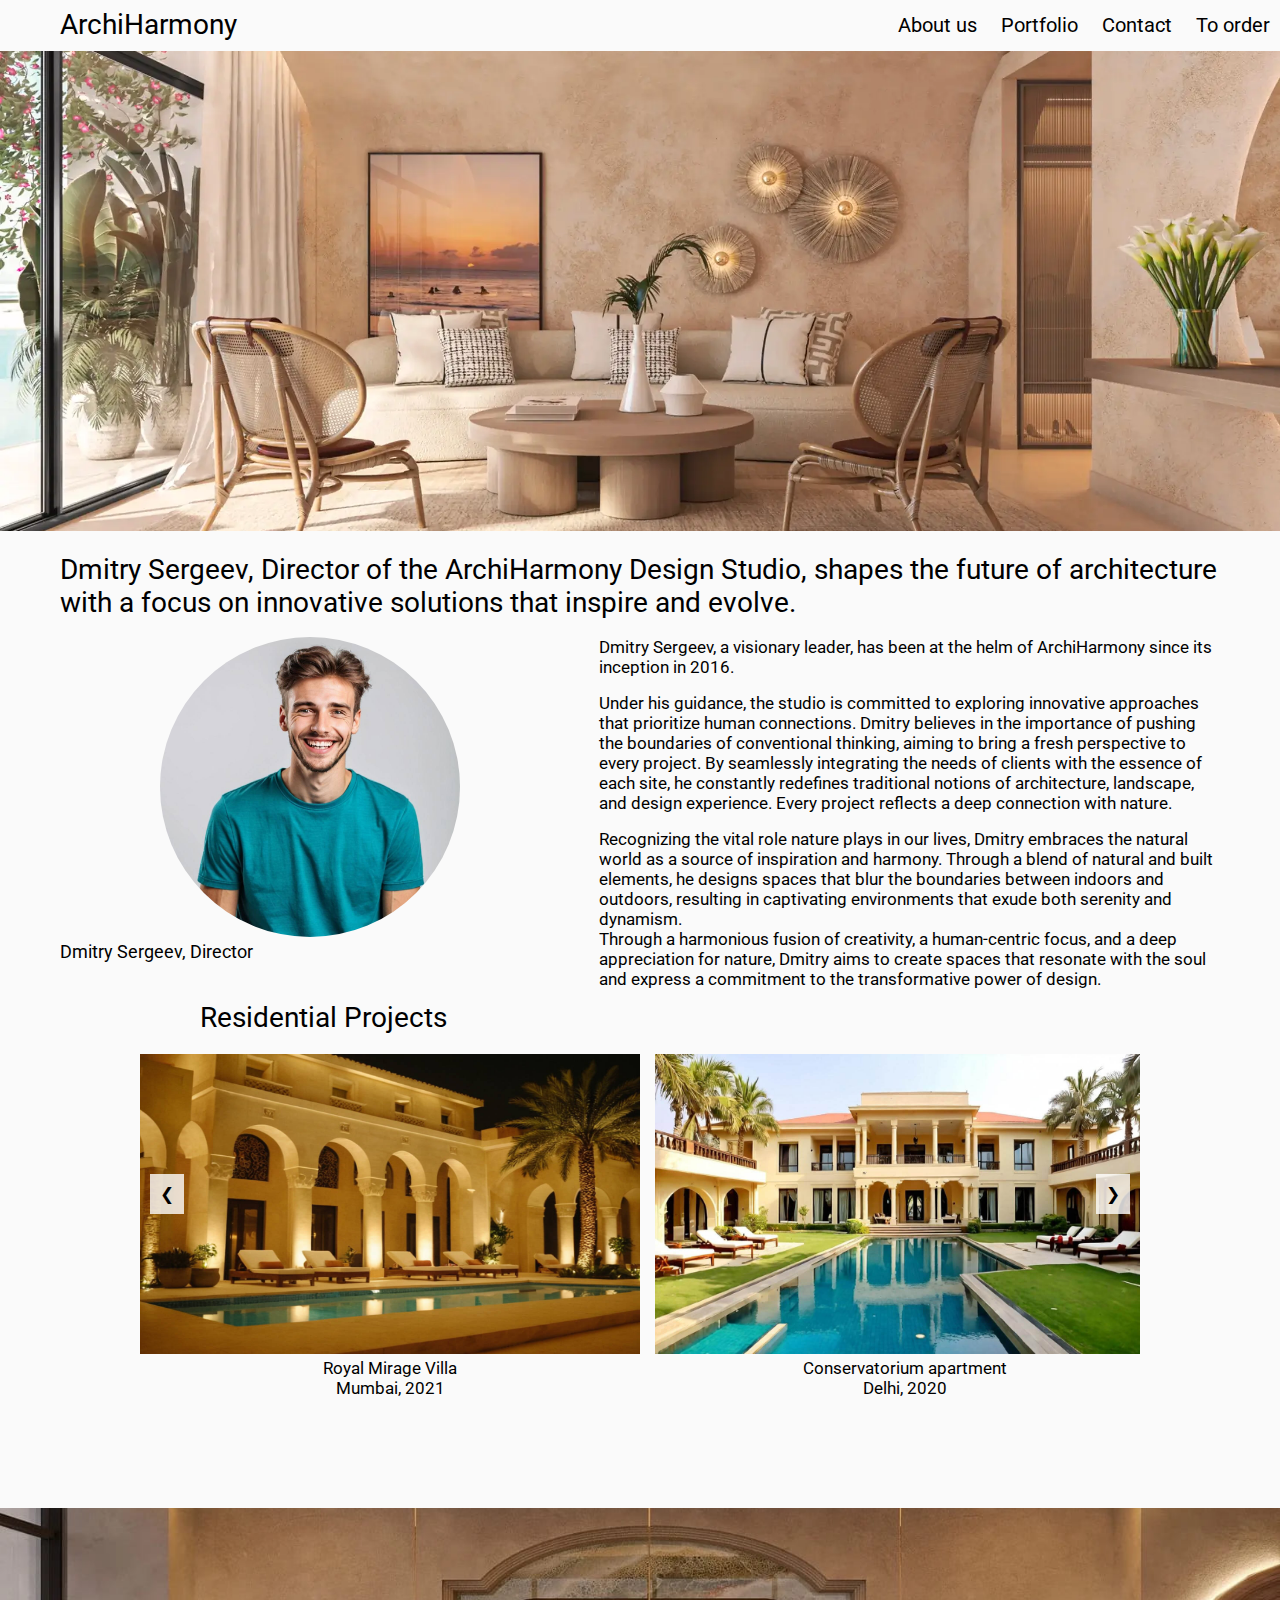
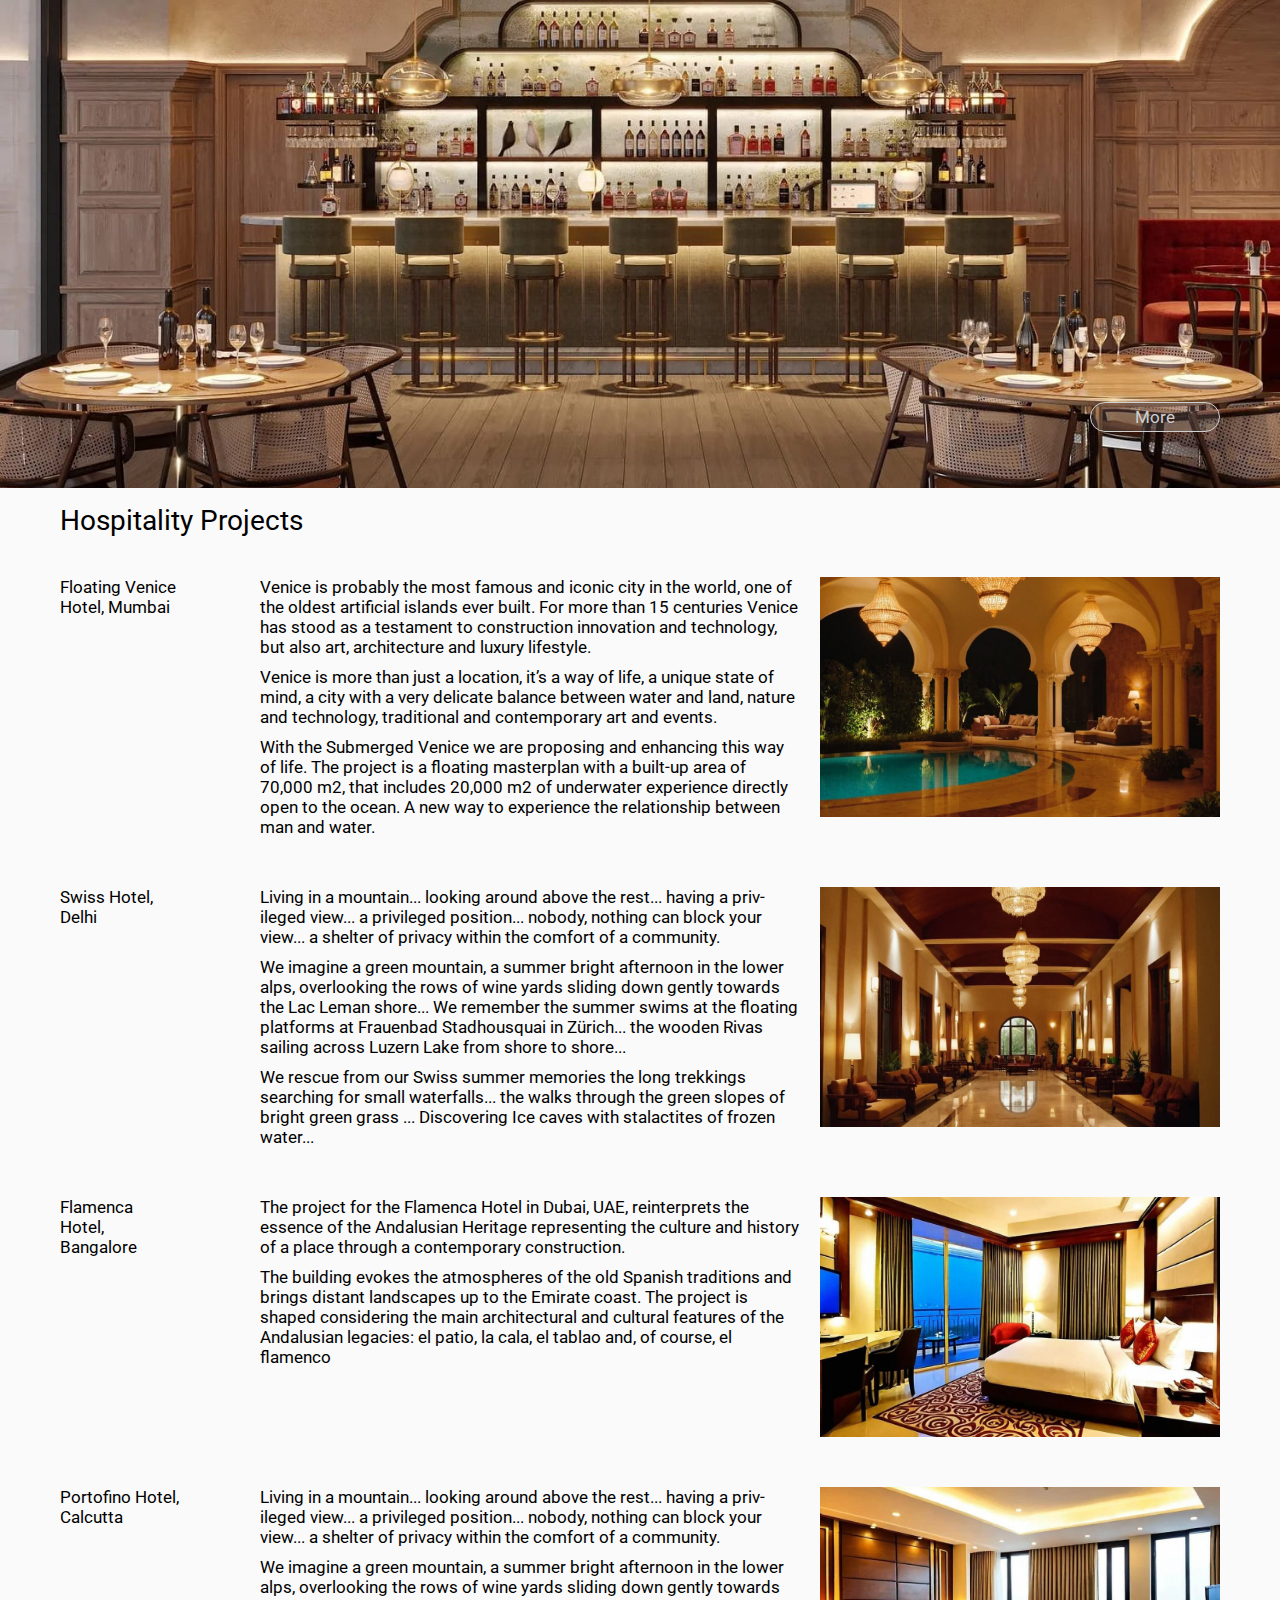
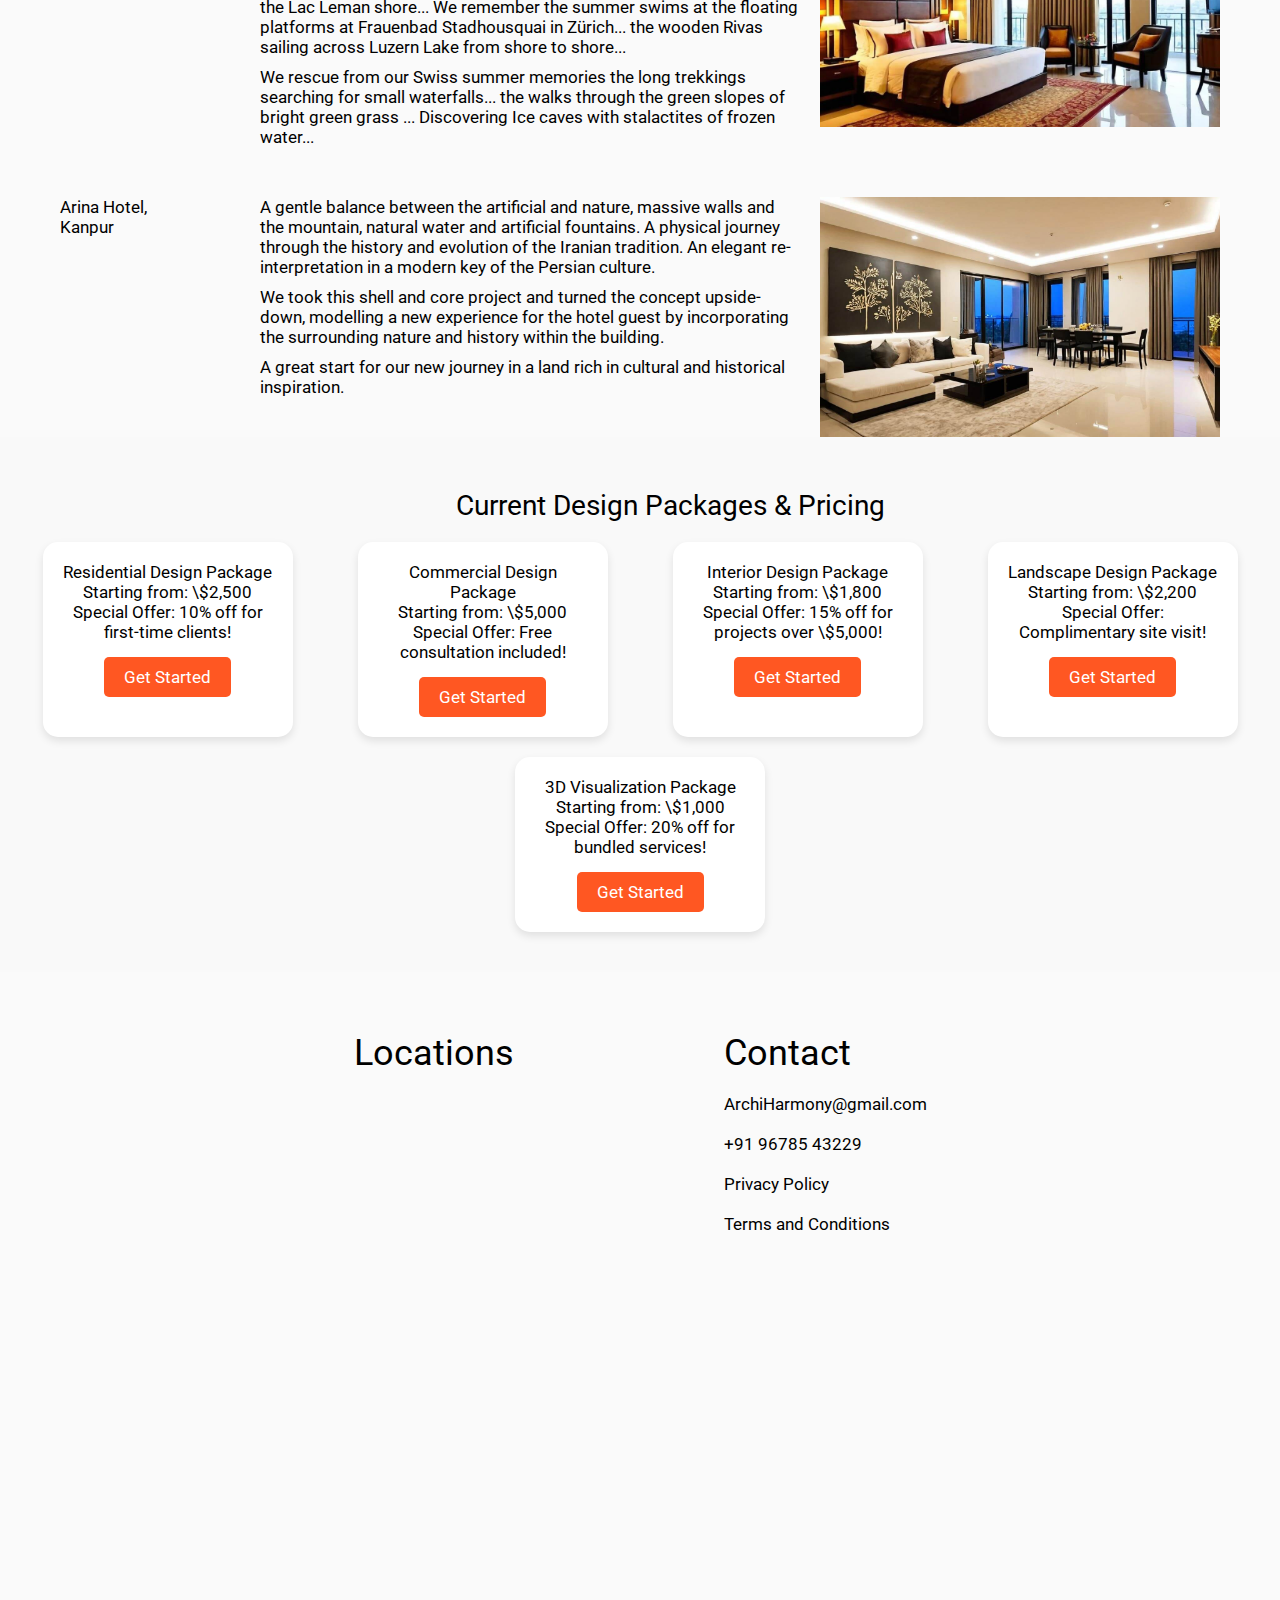
==== commit 59f09729: "ывыва" ====
--- a/index.html
+++ b/index.html
@@ -208,6 +208,42 @@
             </div>
         </section>
 
+        <section class="pricing-section">
+            <h2 class="projects-title">Current Design Packages & Pricing</h2>
+            <div class="pricing-content">
+                <div class="pricing-card">
+                    <h3>Residential Design Package</h3>
+                    <p>Starting from: <strong>\$2,500</strong></p>
+                    <p>Special Offer: 10% off for first-time clients!</p>
+                    <a href="order.html#form" class="offer-btn">Get Started</a>
+                </div>
+                <div class="pricing-card">
+                    <h3>Commercial Design Package</h3>
+                    <p>Starting from: <strong>\$5,000</strong></p>
+                    <p>Special Offer: Free consultation included!</p>
+                    <a href="order.html#form" class="offer-btn">Get Started</a>
+                </div>
+                <div class="pricing-card">
+                    <h3>Interior Design Package</h3>
+                    <p>Starting from: <strong>\$1,800</strong></p>
+                    <p>Special Offer: 15% off for projects over \$5,000!</p>
+                    <a href="order.html#form" class="offer-btn">Get Started</a>
+                </div>
+                <div class="pricing-card">
+                    <h3>Landscape Design Package</h3>
+                    <p>Starting from: <strong>\$2,200</strong></p>
+                    <p>Special Offer: Complimentary site visit!</p>
+                    <a href="order.html#form" class="offer-btn">Get Started</a>
+                </div>
+                <div class="pricing-card">
+                    <h3>3D Visualization Package</h3>
+                    <p>Starting from: <strong>\$1,000</strong></p>
+                    <p>Special Offer: 20% off for bundled services!</p>
+                    <a href="order.html#form" class="offer-btn">Get Started</a>
+                </div>
+            </div>
+        </section>        
+
     </main>
 
     <footer class='footer'>
--- a/css/style.css
+++ b/css/style.css
@@ -1024,3 +1024,64 @@
         grid-template-columns: 1fr;
     }
 }
+
+/* Pricing Section Styles */
+.pricing-section {
+    background-color: #f9f9f9;
+    padding: 40px 20px;
+    text-align: center;
+}
+
+.pricing-title {
+    font-size: 2.5em;
+    margin-bottom: 20px;
+    color: #333;
+}
+
+.pricing-content {
+    display: flex;
+    flex-wrap: wrap;
+    justify-content: space-around;
+    gap: 20px; /* Space between cards */
+}
+
+.pricing-card {
+    background: #fff;
+    border-radius: 15px;
+    box-shadow: 0 4px 8px rgba(0, 0, 0, 0.1);
+    padding: 20px;
+    width: 250px; /* Fixed width for cards */
+    transition: transform 0.3s, box-shadow 0.3s;
+}
+
+.pricing-card:hover {
+    transform: translateY(-5px);
+    box-shadow: 0 12px 24px rgba(0, 0, 0, 0.2);
+}
+
+.offer-btn {
+    display: inline-block;
+    margin-top: 15px;
+    padding: 10px 20px;
+    background-color: #ff5722;
+    color: #fff;
+    text-decoration: none;
+    border-radius: 5px;
+    transition: background-color 0.3s;
+}
+
+.offer-btn:hover {
+    background-color: #e64a19; /* Darker shade on hover */
+}
+
+/* Optional: Responsive adjustments */
+@media (max-width: 768px) {
+    .pricing-content {
+        flex-direction: column;
+        align-items: center; /* Center cards on smaller screens */
+    }
+
+    .pricing-card {
+        width: 90%; /* Make cards full width on smaller screens */
+    }
+}
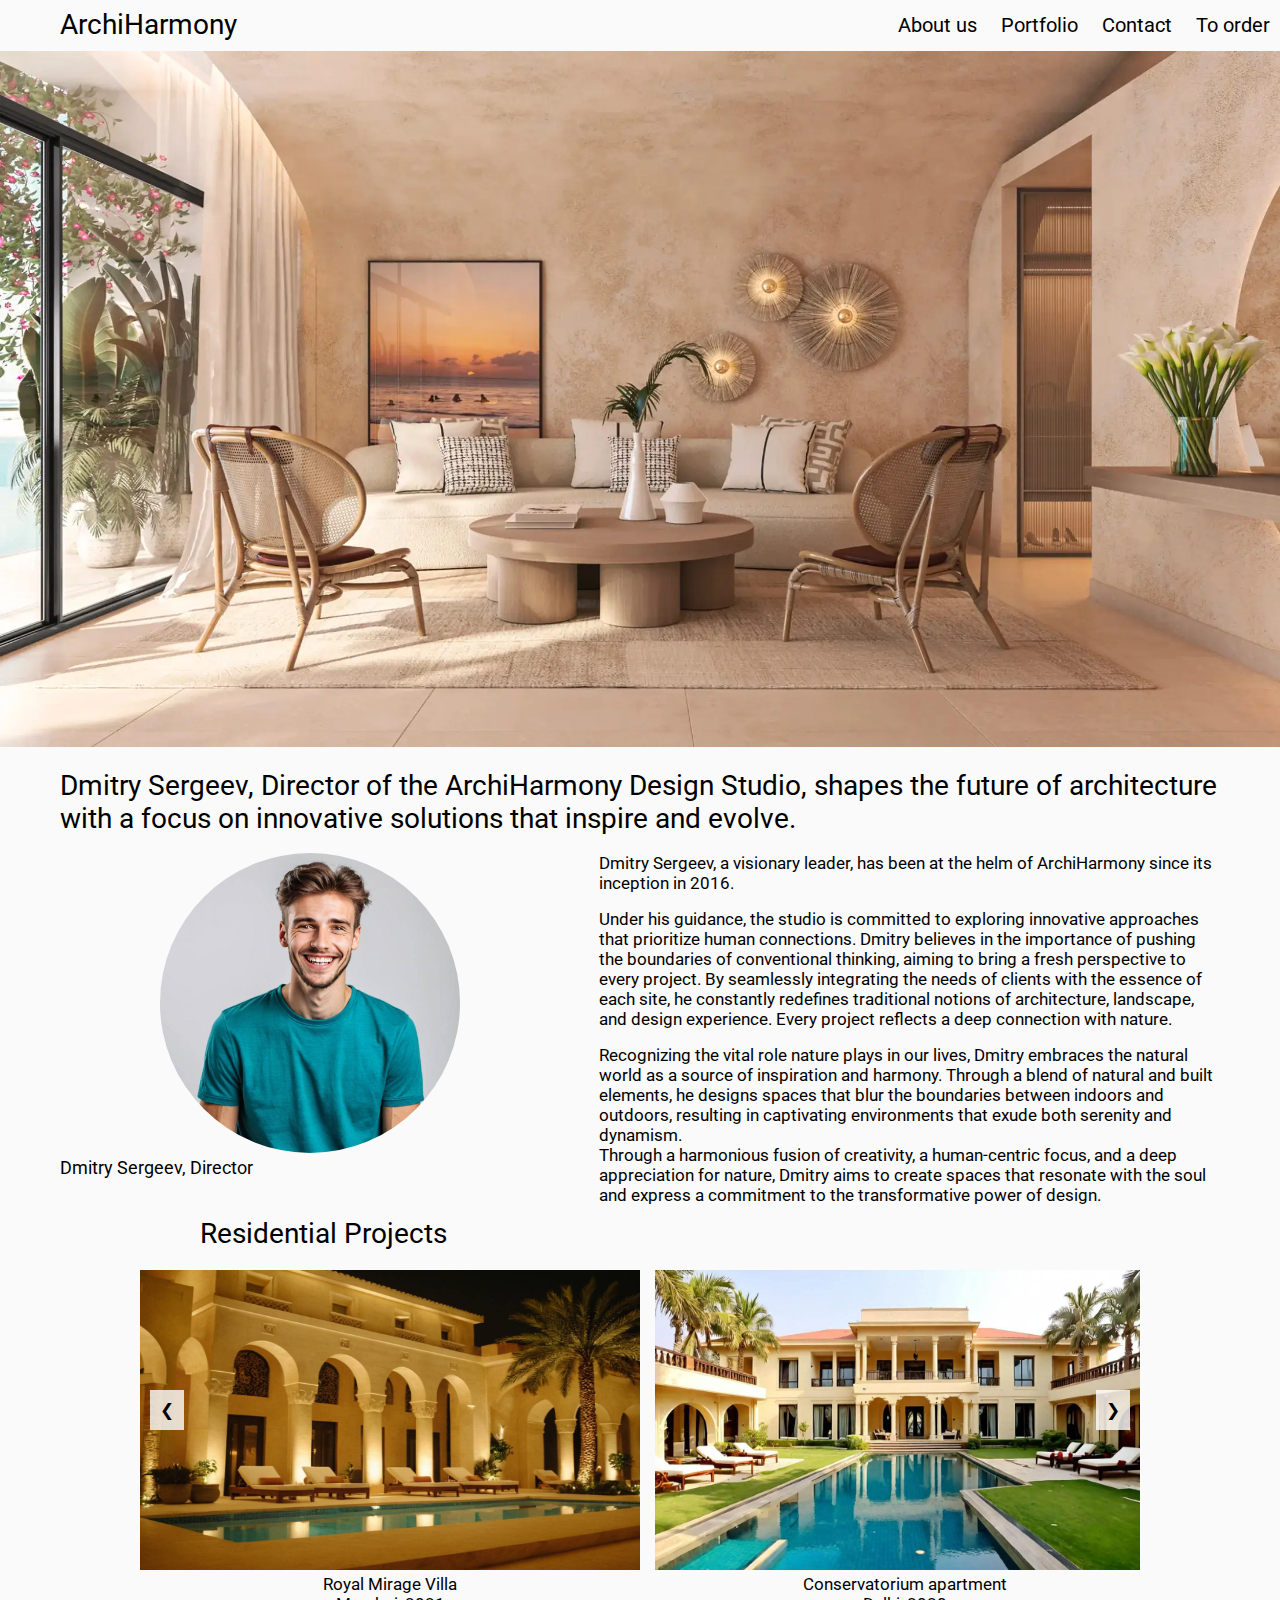
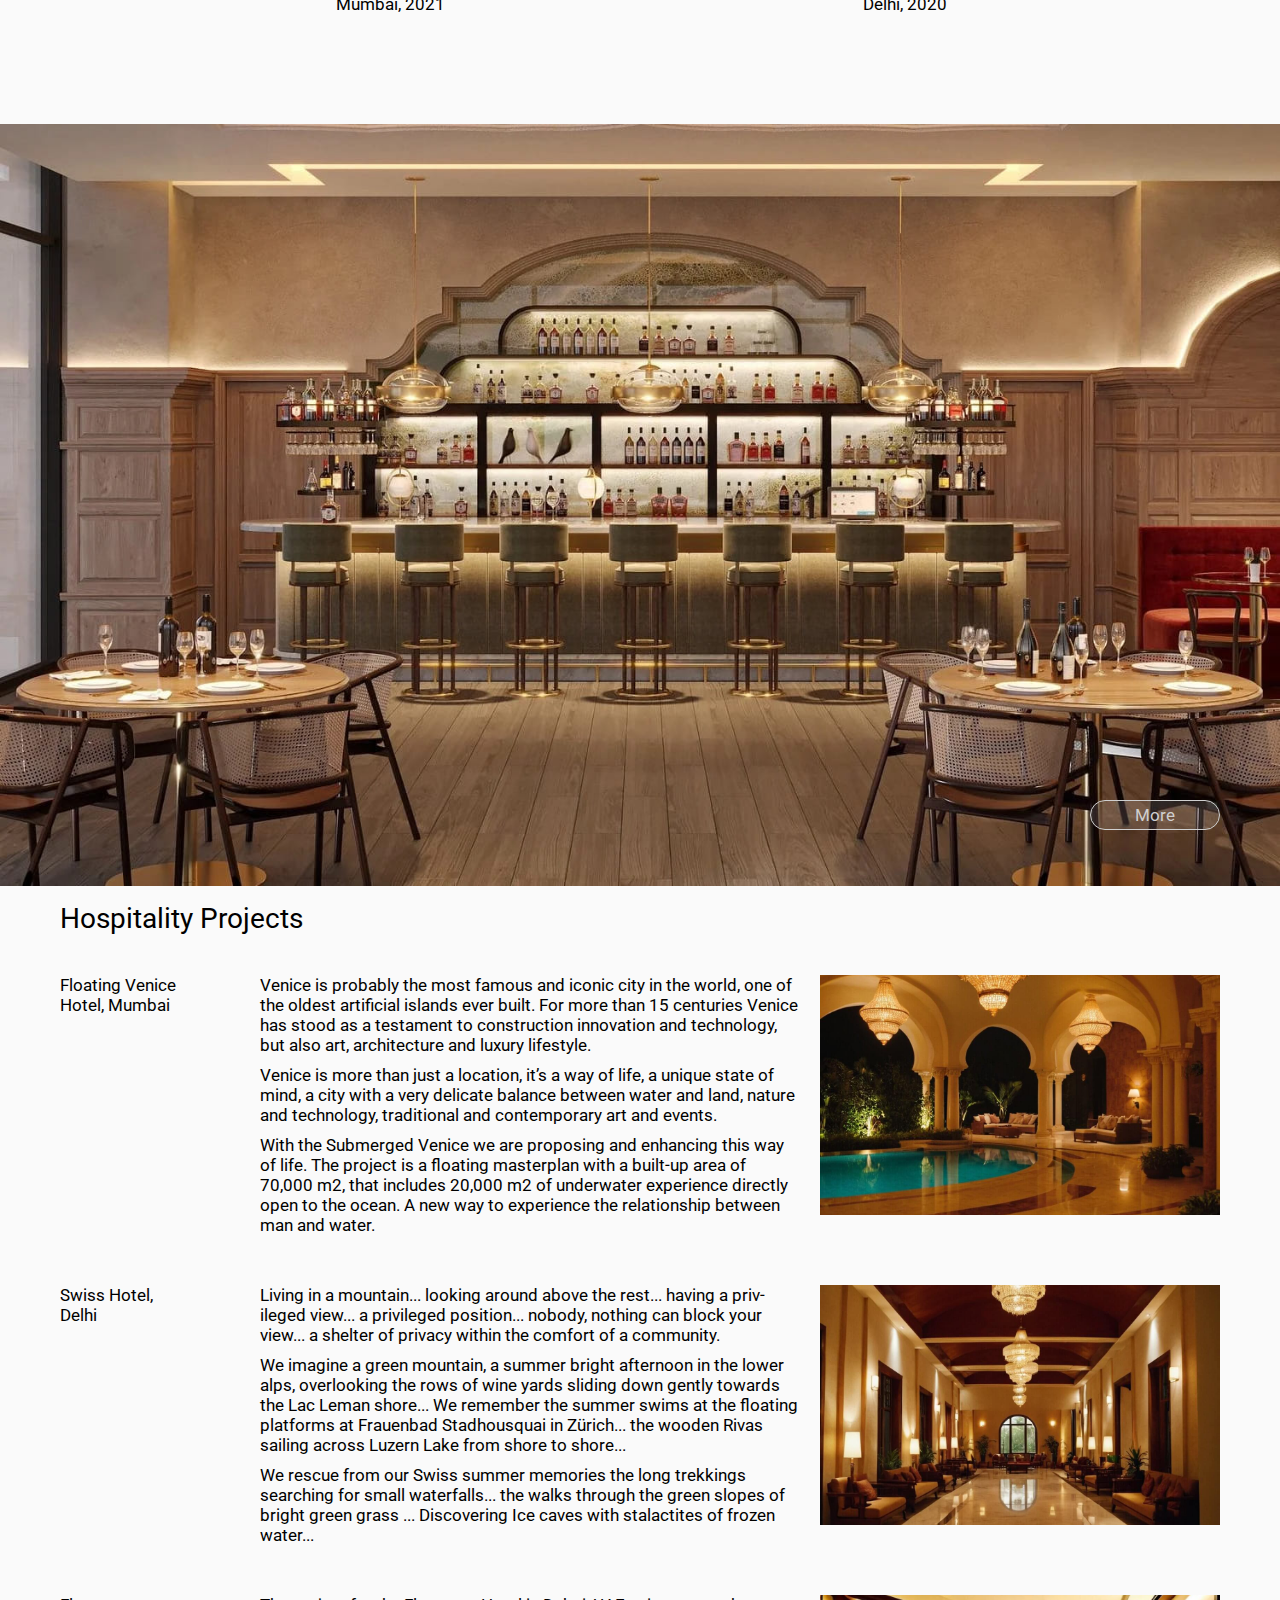
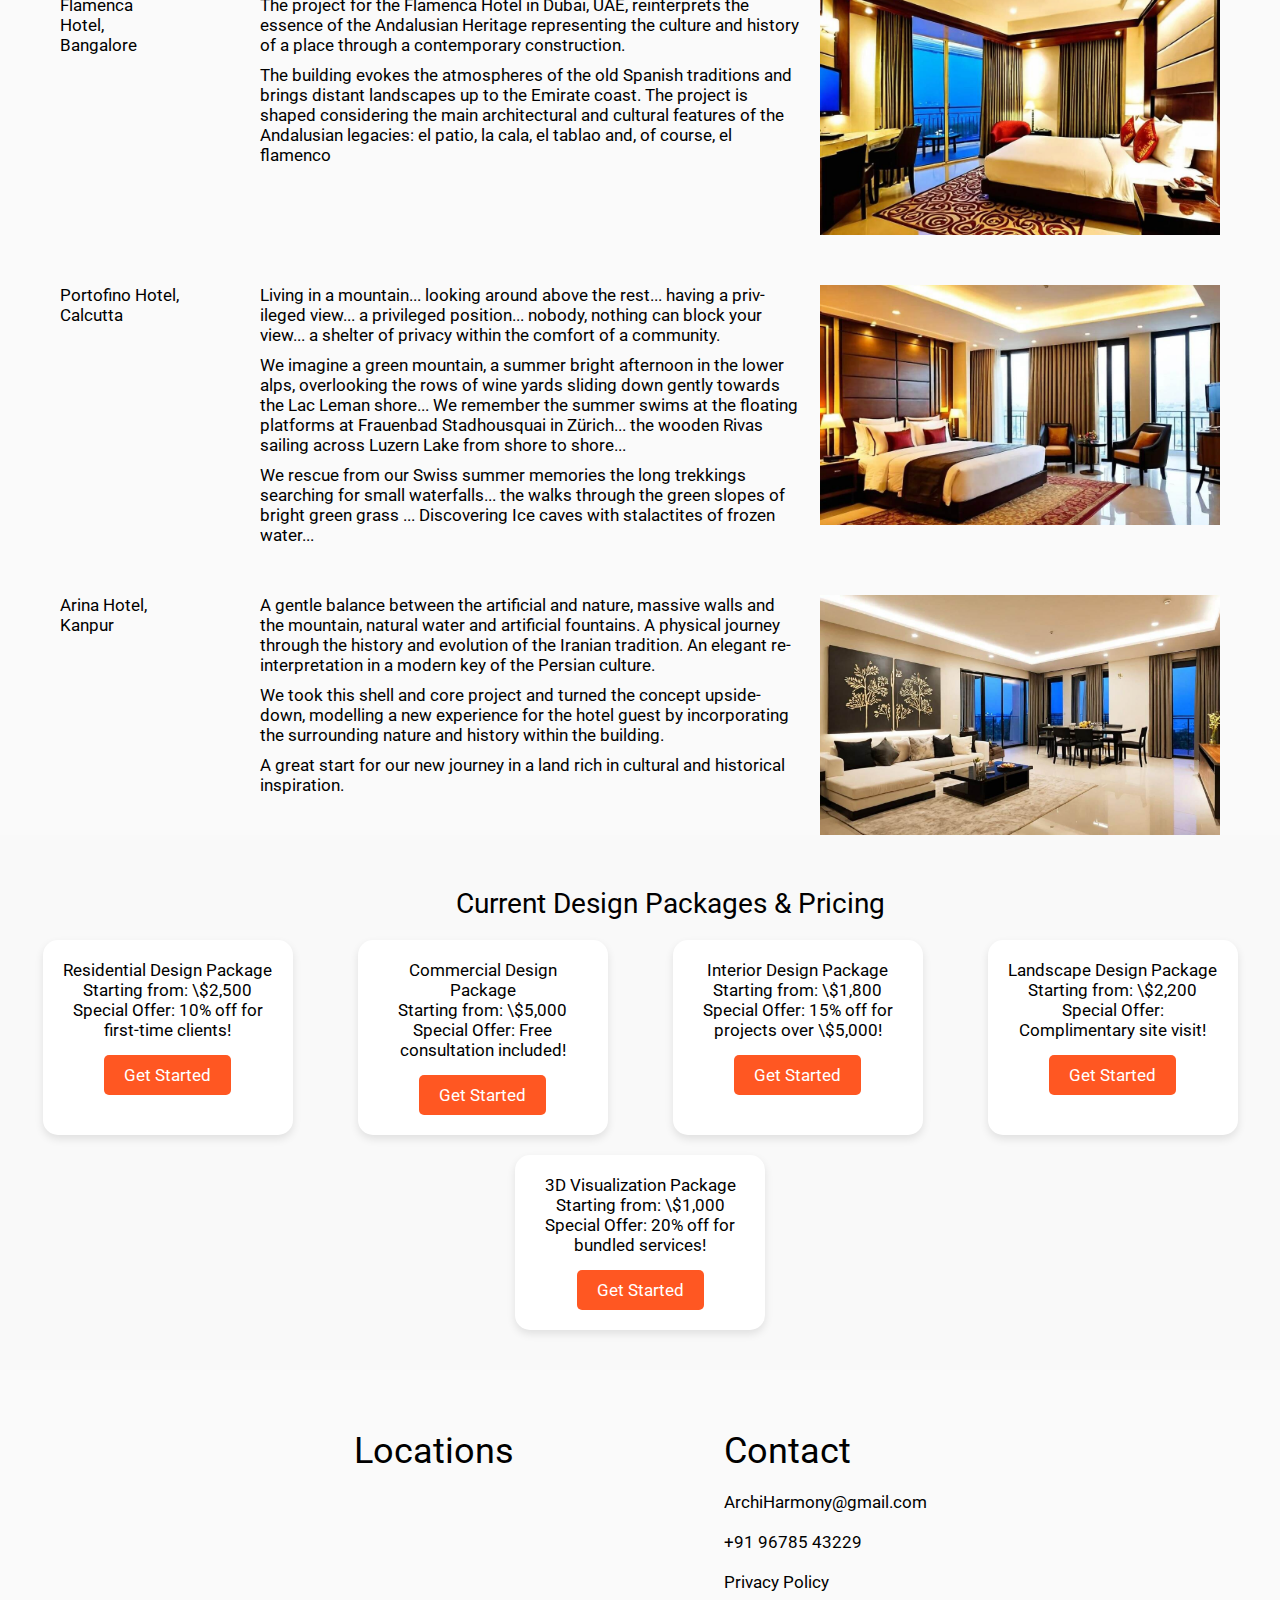
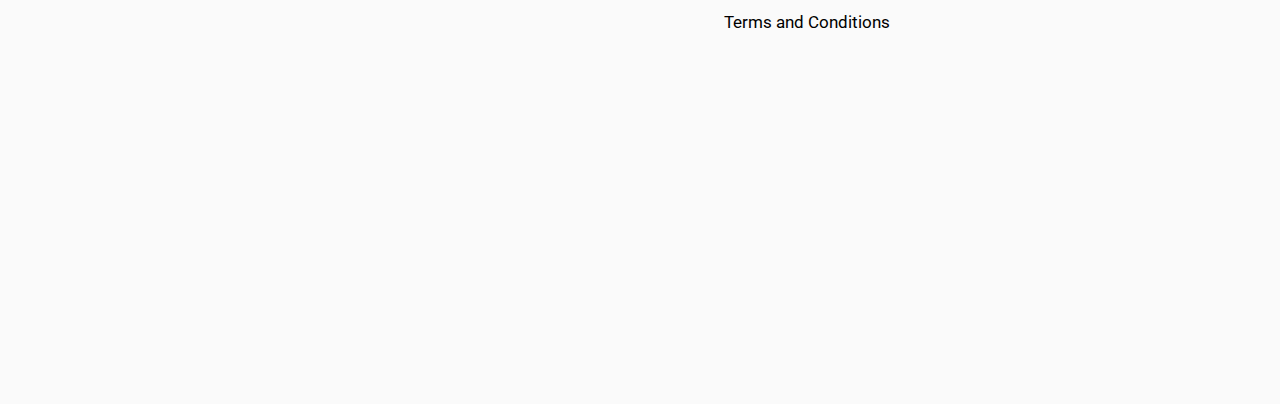
==== commit 04eab308: "выпвып" ====
--- a/index.html
+++ b/index.html
@@ -30,6 +30,7 @@
         </div>
         <div class="header-backgrounds">
             <img class='header-background' src="img/header-bg.webp" alt="Background" />
+            <h2 class="header-title-overlay">Innovative Architectural Design Solutions</h2>
             <a class='header-btn' href="order.html#form">More</a>
         </div>
         <h1 class='header-title' id="about">Dmitry Sergeev, Director of the ArchiHarmony Design Studio, shapes the future of architecture with a focus on innovative solutions that inspire and evolve.</h1>
@@ -111,17 +112,9 @@
 
         <section>
             <div class="project-hospital-backgrounds header-backgrounds">
-                <img
-                  class="main-background"
-                  src="img/main-bg1.jpg"
-                  alt="Background"
-                />
-                <a
-                  class="header-btn main-btn"
-                  href="order.html#form"
-                >
-                  More
-                </a>
+                <img class="main-background" src="img/main-bg1.jpg" alt="Background" />
+                <h2 class="header-title-overlay">Building Design Inspired by Modern Trends</h2>
+                <a class="header-btn main-btn" href="order.html#form">More</a>
             </div>
             <h2 class="projects-title hospital-title">Hospitality Projects</h2>
             <div class="projects-hospital-content">
--- a/css/style.css
+++ b/css/style.css
@@ -1085,3 +1085,59 @@
         width: 90%; /* Make cards full width on smaller screens */
     }
 }
+
+.header-backgrounds {
+    position: relative;
+    text-align: center; /* Center align text */
+}
+
+.header-background {
+    width: 100%; /* Full width */
+    height: auto; /* Automatic height */
+}
+
+.header-title-overlay {
+    position: absolute; /* Absolute positioning */
+    top: 50%; /* Center vertically */
+    left: 50%; /* Center horizontally */
+    transform: translate(-50%, -50%); /* Shift by half width and height */
+    color: white; /* Text color */
+    font-size: 2.5rem; /* Font size */
+    text-shadow: 2px 2px 4px rgba(0, 0, 0, 0.7); /* Text shadow */
+    opacity: 0; /* Initial opacity */
+    animation: fadeIn 1s forwards; /* Fade-in animation */
+}
+
+@keyframes fadeIn {
+    to {
+        opacity: 1; /* Final opacity */
+    }
+}
+
+.project-hospital-backgrounds {
+    position: relative;
+    text-align: center; /* Center the text */
+}
+
+.main-background {
+    width: 100%; /* Take full width of the container */
+    height: auto; /* Automatic height */
+}
+
+.header-title-overlay {
+    position: absolute; /* Absolute positioning */
+    top: 50%; /* Center vertically */
+    left: 50%; /* Center horizontally */
+    transform: translate(-50%, -50%); /* Shift by half width and height */
+    color: white; /* Text color */
+    font-size: 2.5rem; /* Font size */
+    text-shadow: 2px 2px 4px rgba(0, 0, 0, 0.7); /* Text shadow for readability */
+    opacity: 0; /* Initial opacity */
+    animation: fadeIn 1s forwards; /* Fade-in animation */
+}
+
+@keyframes fadeIn {
+    to {
+        opacity: 1; /* Final opacity */
+    }
+}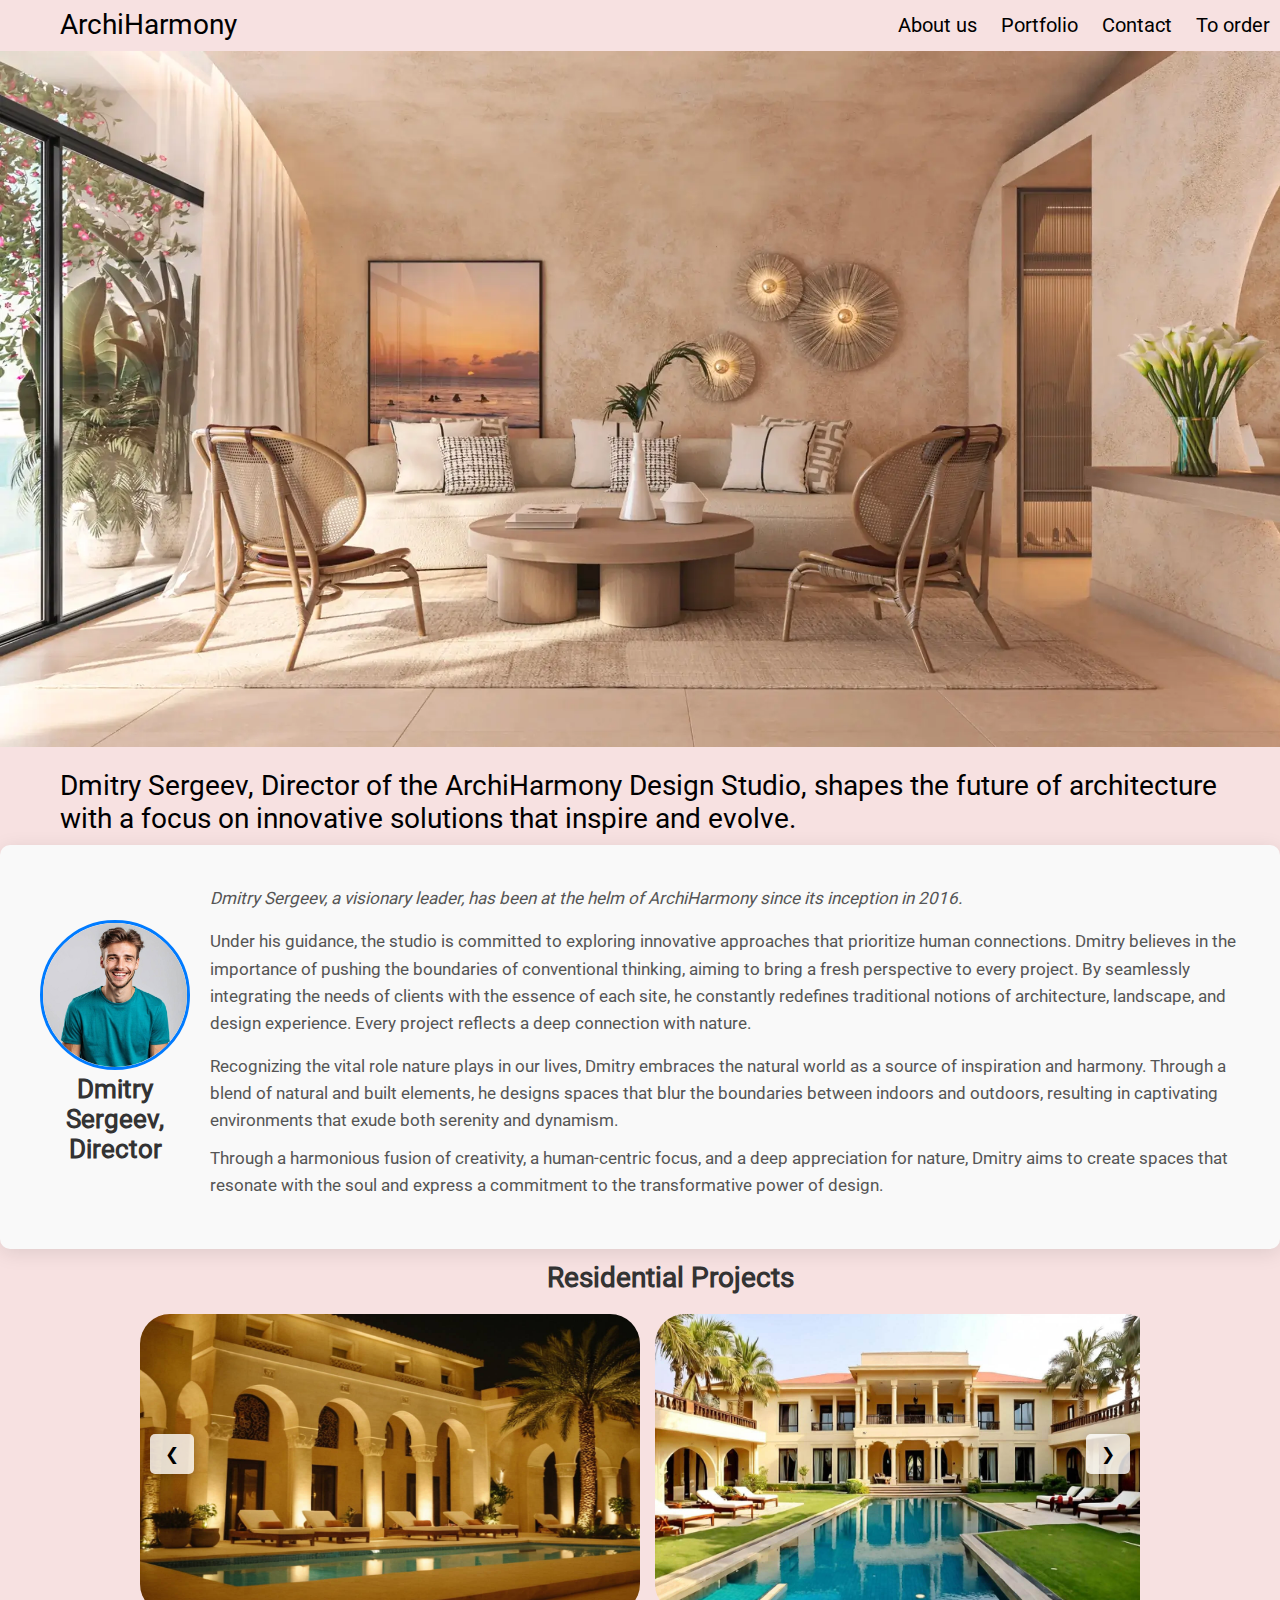
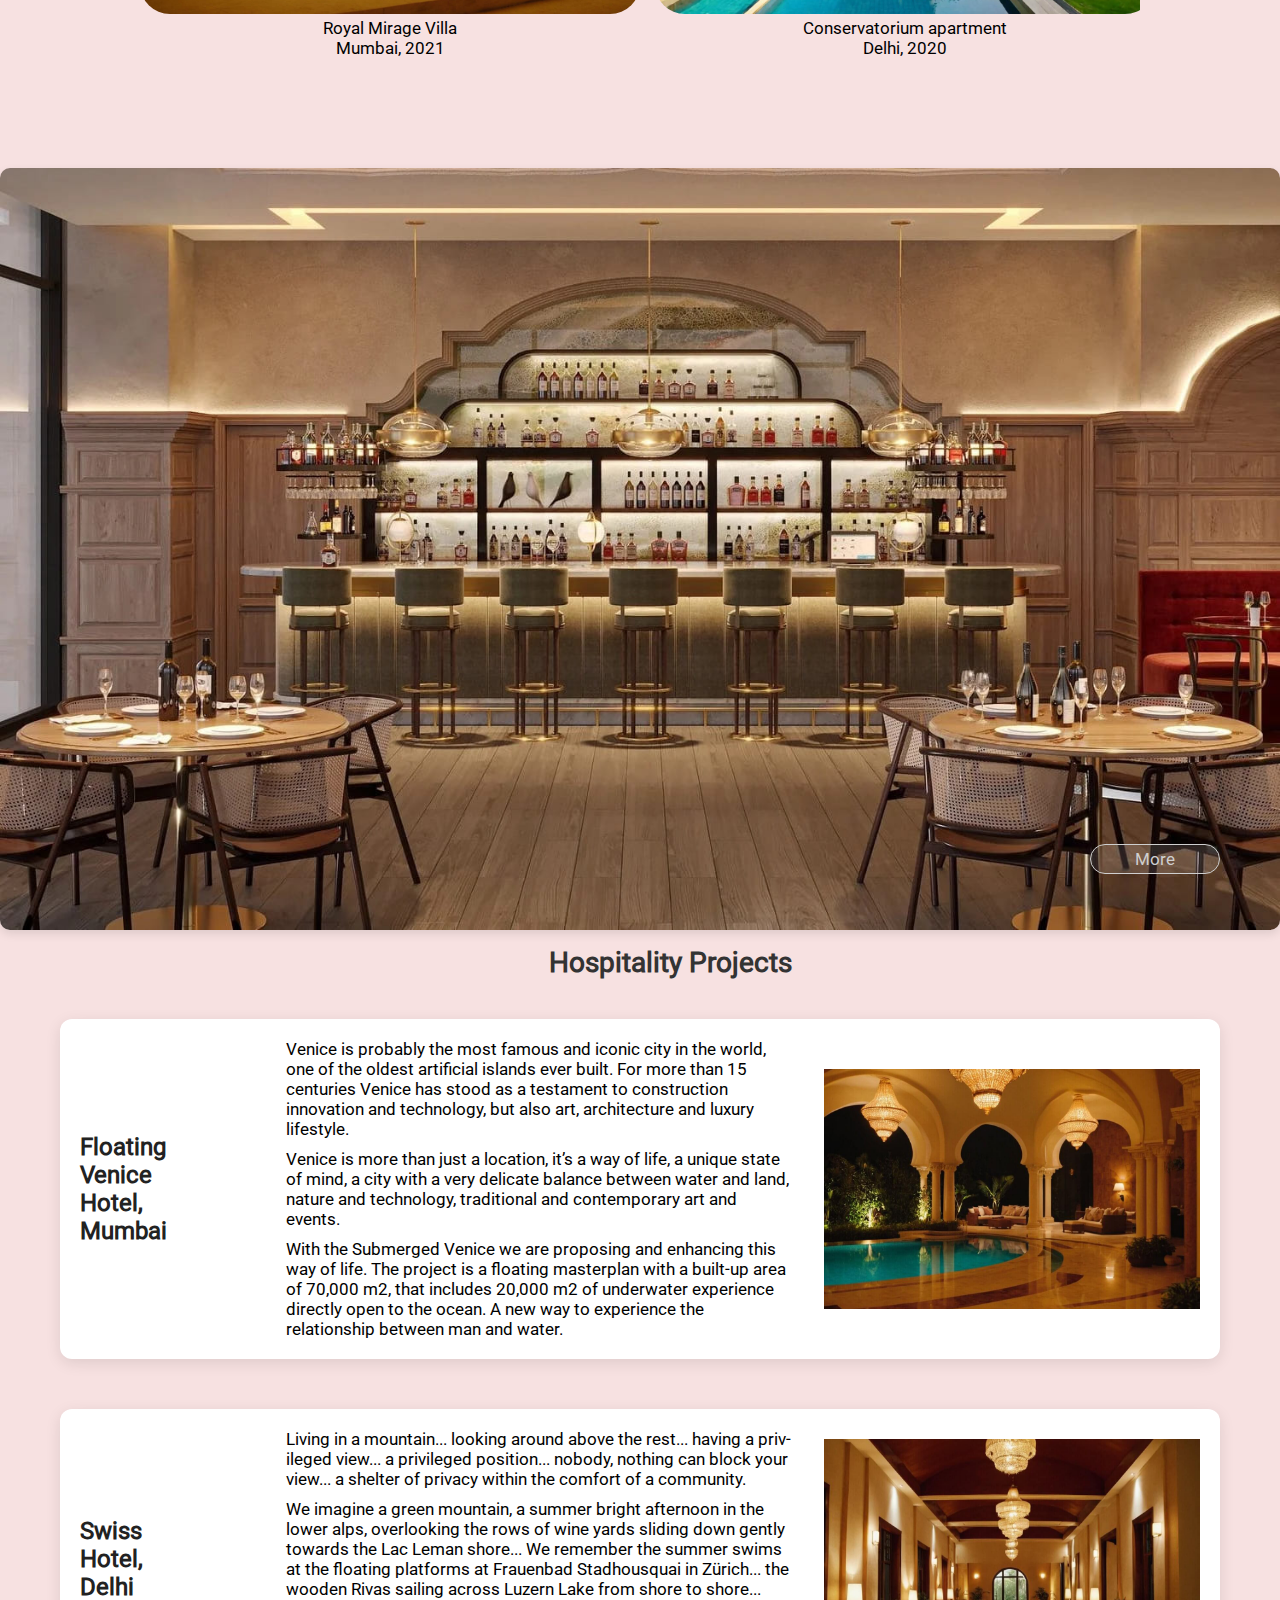
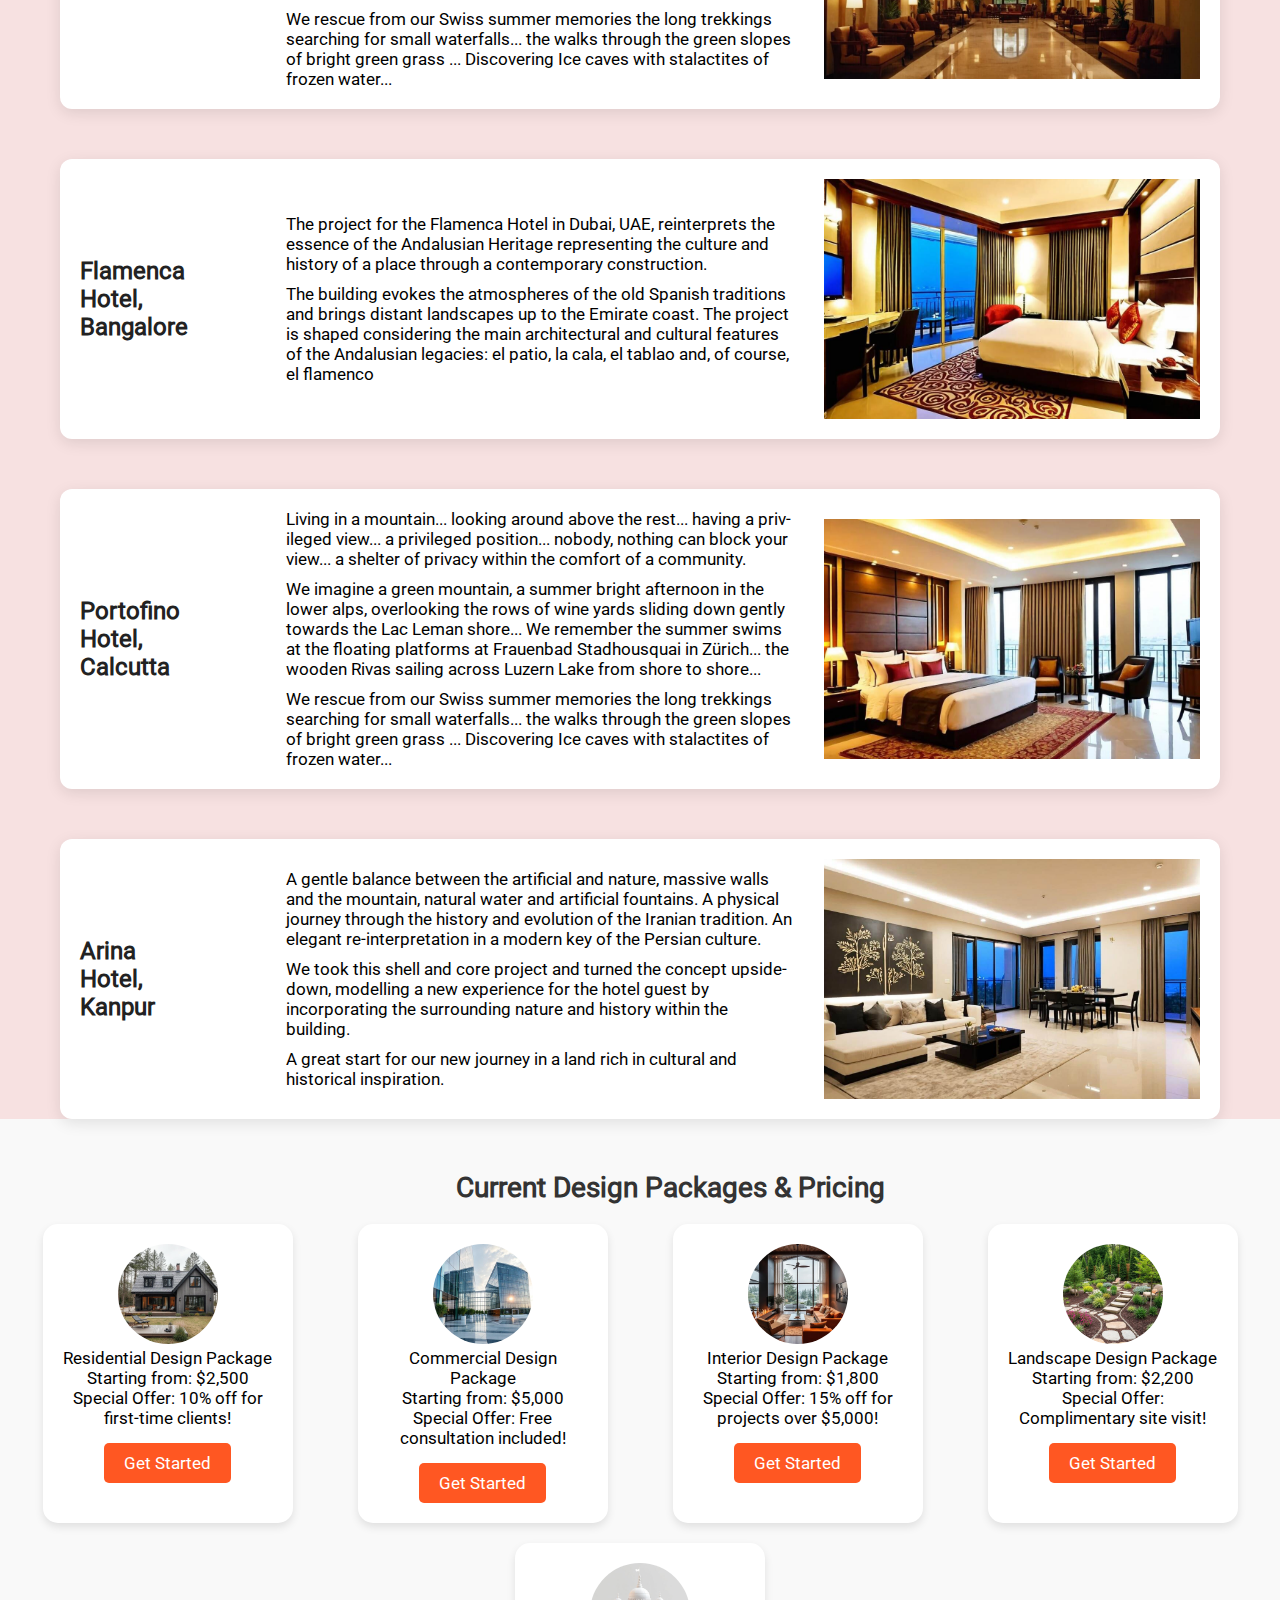
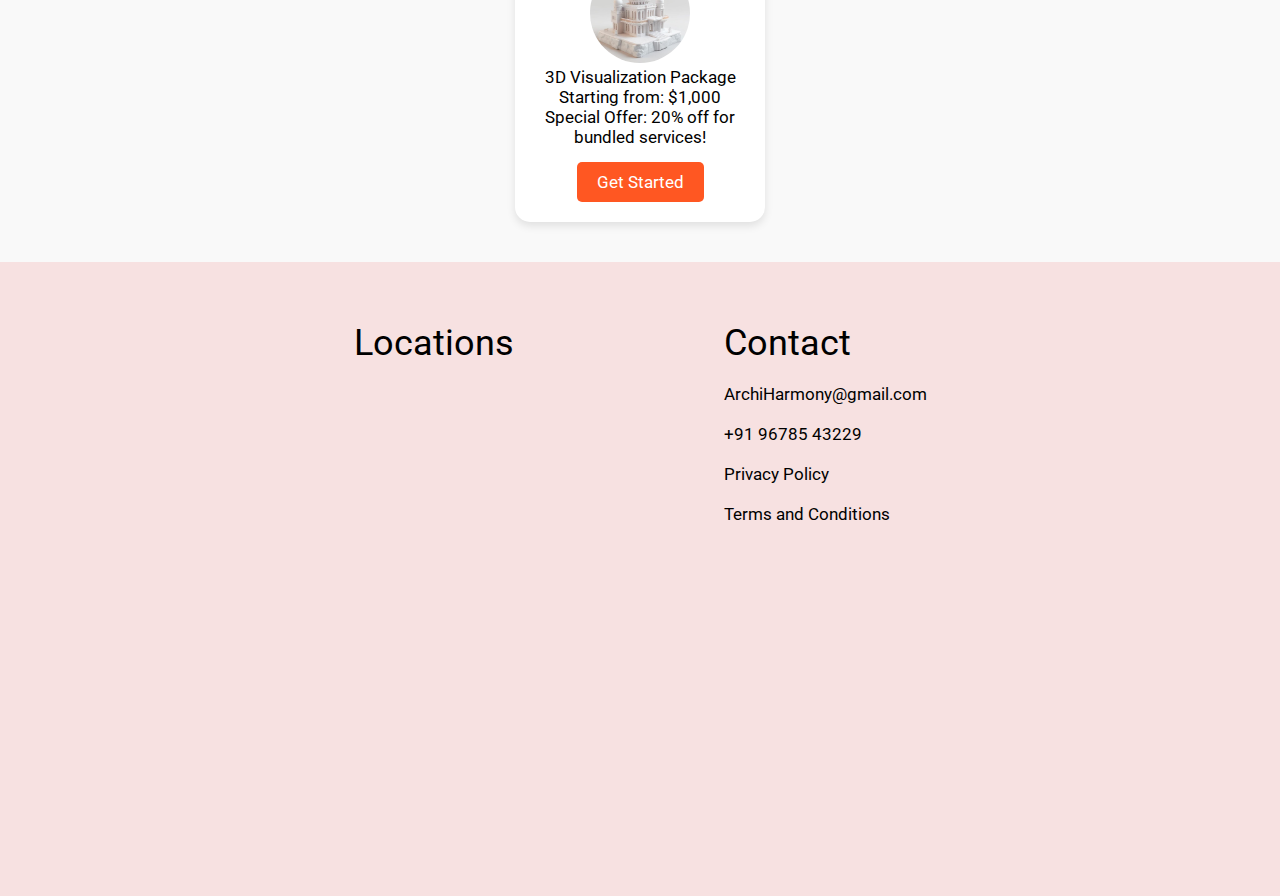
==== commit af9df660: "dsfdsf" ====
--- a/index.html
+++ b/index.html
@@ -205,32 +205,37 @@
             <h2 class="projects-title">Current Design Packages & Pricing</h2>
             <div class="pricing-content">
                 <div class="pricing-card">
+                    <img src="img/order-1.jpg" alt="Residential Design" class="card-image" />
                     <h3>Residential Design Package</h3>
-                    <p>Starting from: <strong>\$2,500</strong></p>
+                    <p>Starting from: <strong>$2,500</strong></p>
                     <p>Special Offer: 10% off for first-time clients!</p>
                     <a href="order.html#form" class="offer-btn">Get Started</a>
                 </div>
                 <div class="pricing-card">
+                    <img src="img/order-2.jpg" alt="Commercial Design" class="card-image" />
                     <h3>Commercial Design Package</h3>
-                    <p>Starting from: <strong>\$5,000</strong></p>
+                    <p>Starting from: <strong>$5,000</strong></p>
                     <p>Special Offer: Free consultation included!</p>
                     <a href="order.html#form" class="offer-btn">Get Started</a>
                 </div>
                 <div class="pricing-card">
+                    <img src="img/order-3.jpg" alt="Interior Design" class="card-image" />
                     <h3>Interior Design Package</h3>
-                    <p>Starting from: <strong>\$1,800</strong></p>
-                    <p>Special Offer: 15% off for projects over \$5,000!</p>
-                    <a href="order.html#form" class="offer-btn">Get Started</a>
-                </div>
-                <div class="pricing-card">
+                    <p>Starting from: <strong>$1,800</strong></p>
+                    <p>Special Offer: 15% off for projects over $5,000!</p>
+                    <a href="order.html#form" class="offer-btn">Get Started</a>
+                </div>
+                <div class="pricing-card">
+                    <img src="img/order-4.jpg" alt="Landscape Design" class="card-image" />
                     <h3>Landscape Design Package</h3>
-                    <p>Starting from: <strong>\$2,200</strong></p>
+                    <p>Starting from: <strong>$2,200</strong></p>
                     <p>Special Offer: Complimentary site visit!</p>
                     <a href="order.html#form" class="offer-btn">Get Started</a>
                 </div>
                 <div class="pricing-card">
+                    <img src="img/order-5.jpg" alt="3D Visualization" class="card-image" />
                     <h3>3D Visualization Package</h3>
-                    <p>Starting from: <strong>\$1,000</strong></p>
+                    <p>Starting from: <strong>$1,000</strong></p>
                     <p>Special Offer: 20% off for bundled services!</p>
                     <a href="order.html#form" class="offer-btn">Get Started</a>
                 </div>
--- a/css/style.css
+++ b/css/style.css
@@ -17,8 +17,7 @@
 body {
     width: 100%;
     overflow-x: hidden;
-    background-color: rgb(250, 250, 250);
-    max-width: 1920px;
+    background-color: rgb(247, 225, 225);
 }
 
 body::-webkit-scrollbar {
@@ -70,8 +69,7 @@
     color: rgb(125, 125, 125);
 }
 .header-name,
-.header-title,
-.header-about {
+.header-title {
     padding: 0 60px;
 }
 
@@ -132,25 +130,10 @@
     margin-top: 18px;
 }
 
-.about-icon {
-    width: 320px;
-    height: 320px;
-    border-radius: 50%;
-    margin-left: 140px;
-}
-
-.header-about {
-    display: flex;
-    margin-top: 18px;
-}
-
 .about-name {
     font-size: 18px;
 }
 
-.header-about-text {
-    margin-left: 12%;
-}
 
 .about-text2, .about-text3 {
     margin-top: 16px;
@@ -179,12 +162,6 @@
         font-size: 28px;
     }
 
-    .about-icon {
-        width: 300px;
-        height: 300px;
-        margin-left: 100px;
-    }
-
     .header-background {
         height: 480px;
     }
@@ -193,8 +170,7 @@
 @media (max-width: 1024px) {
 
     .header-name,
-    .header-title,
-    .header-about {
+    .header-title {
         padding: 0 30px;
     }
 
@@ -203,20 +179,10 @@
         font-size: 22px;
     }
 
-    .about-icon {
-        width: 200px;
-        height: 200px;
-        margin-left: 80px;
-        margin-top: 40px;
-    }
-
     .header-background {
         height: 400px;
     }
 
-    .header-about-text {
-        margin-left: 6%;
-    }
     .header-btn:hover{
         background-color: rgba(255, 255, 255, 0.121);
         transform: scale(1);
@@ -226,25 +192,12 @@
 @media (max-width: 768px) {
 
     .header-name,
-    .header-title,
-    .header-about {
+    .header-title {
         padding: 0 10px;
-    }
-
-    .about-icon {
-        width: 240px;
-        height: 240px;
-        margin-left: 80px;
-        margin-top: 10px;
     }
 
     .header-background {
         height: 380px;
-    }
-
-    .header-about-text {
-        margin-top: 30px;
-        margin-left: 0%;
     }
 
     .header-btn{
@@ -253,12 +206,6 @@
         width: 120px;
     }
 
-    .header-about {
-        display: flex;
-        flex-direction: column;
-        align-items: center;
-        margin-top: 18px;
-    }
     .header-nav-item {
         gap: 14px;
     }
@@ -353,6 +300,43 @@
     overflow: hidden;
 }
 
+
+.main-background {
+    width: 100%;
+    height: 740px;
+    margin-top: 10px;
+    object-fit: cover;
+    border-radius: 10px;
+    box-shadow: 0 4px 10px rgba(0, 0, 0, 0.1);
+}
+.projects-title {
+    text-align: center;
+    font-size: 2.2rem;
+    font-weight: bold;
+    margin: 40px 0;
+    color: #333;
+}
+.country-hotels {
+    align-items: center;
+    background: #fff;
+    border-radius: 12px;
+    box-shadow: 0 4px 15px rgba(0, 0, 0, 0.1);
+    padding: 20px;
+    gap: 30px;
+    transition: transform 0.3s ease-in-out;
+}
+
+.country-hotels:hover {
+    transform: scale(1.02);
+}
+
+.content-country p {
+    font-size: 1.4rem;
+    font-weight: bold;
+    color: #222;
+}
+
+
 .slider {
     display: flex;
     transition: transform 0.5s ease;
@@ -367,6 +351,7 @@
 .slide img {
     width: 100%;
     height: 400px;
+    border-radius: 30px;
 }
 
 .prev, .next {
@@ -386,6 +371,38 @@
 
 .next {
     right: 10px;
+}
+
+.prev, .next {
+    position: absolute;
+    top: 50%;
+    transform: translateY(-50%);
+    background-color: rgba(255, 255, 255, 0.8); /* Semi-transparent white background */
+    border: none; /* Remove default border */
+    cursor: pointer; /* Change cursor to pointer */
+    padding: 10px 15px; /* Padding for buttons */
+    border-radius: 5px; /* Rounded corners */
+    box-shadow: 0 2px 10px rgba(0, 0, 0, 0.2); /* Shadow for depth */
+    z-index: 10; /* Ensure buttons are above other elements */
+    transition: background-color 0.3s, transform 0.3s; /* Smooth transition for hover effects */
+}
+
+.prev {
+    left: 10px; /* Position to the left */
+}
+
+.next {
+    right: 10px; /* Position to the right */
+}
+
+.prev:hover, .next:hover {
+    background-color: rgba(255, 255, 255, 1); /* Solid white on hover */
+    transform: scale(1.05); /* Slightly enlarge on hover */
+}
+
+.prev:focus, .next:focus {
+    outline: none; /* Remove default outline */
+    box-shadow: 0 0 0 3px rgba(0, 123, 255, 0.5); /* Add focus ring */
 }
 
 @media (max-width: 1400px) {
@@ -1140,4 +1157,64 @@
     to {
         opacity: 1; /* Final opacity */
     }
+}
+
+.header-about {
+    margin-top: 10px;
+    display: flex; /* Используем flexbox для выравнивания элементов */
+    align-items: center; /* Центрируем элементы по вертикали */
+    background-color: #f9f9f9; /* Светлый фон для контраста */
+    padding: 40px; /* Отступы вокруг блока */
+    border-radius: 10px; /* Закругленные углы */
+    box-shadow: 0 4px 20px rgba(0, 0, 0, 0.1); /* Тень для глубины */
+    transition: transform 0.3s; /* Плавный переход при наведении */
+}
+
+.header-about:hover {
+    transform: translateY(-5px); /* Поднимаем блок при наведении */
+}
+
+.header-about-icon {
+    flex: 0 0 150px; /* Фиксированная ширина для иконки */
+    margin-right: 20px; /* Отступ справа от иконки */
+    text-align: center; /* Центрируем текст под иконкой */
+}
+
+.about-icon {
+    width: 100%; /* Занимаем всю ширину контейнера */
+    border-radius: 50%; /* Круглая иконка */
+    border: 3px solid #007BFF; /* Граница вокруг иконки */
+    transition: transform 0.3s; /* Плавный переход для иконки */
+}
+
+.about-icon:hover {
+    transform: scale(1.1); /* Увеличиваем иконку при наведении */
+}
+
+.header-about-text {
+    flex: 1; /* Занимаем оставшееся пространство */
+}
+
+.about-name {
+    font-size: 1.5rem; /* Размер шрифта для имени */
+    font-weight: bold; /* Жирный шрифт */
+    color: #333; /* Цвет текста */
+    margin-bottom: 10px; /* Отступ снизу */
+}
+
+.about-text1, .about-text2, .about-text3, .about-text4 {
+    font-size: 1rem; /* Размер шрифта для текста */
+    line-height: 1.6; /* Высота строки для удобочитаемости */
+    color: #555; /* Цвет текста */
+    margin-bottom: 10px; /* Отступ снизу */
+}
+
+.about-text1 {
+    font-style: italic; /* Курсив для первого абзаца */
+}
+
+.card-image {
+    width: 100px;
+    height: 100px;
+    border-radius: 50%;
 }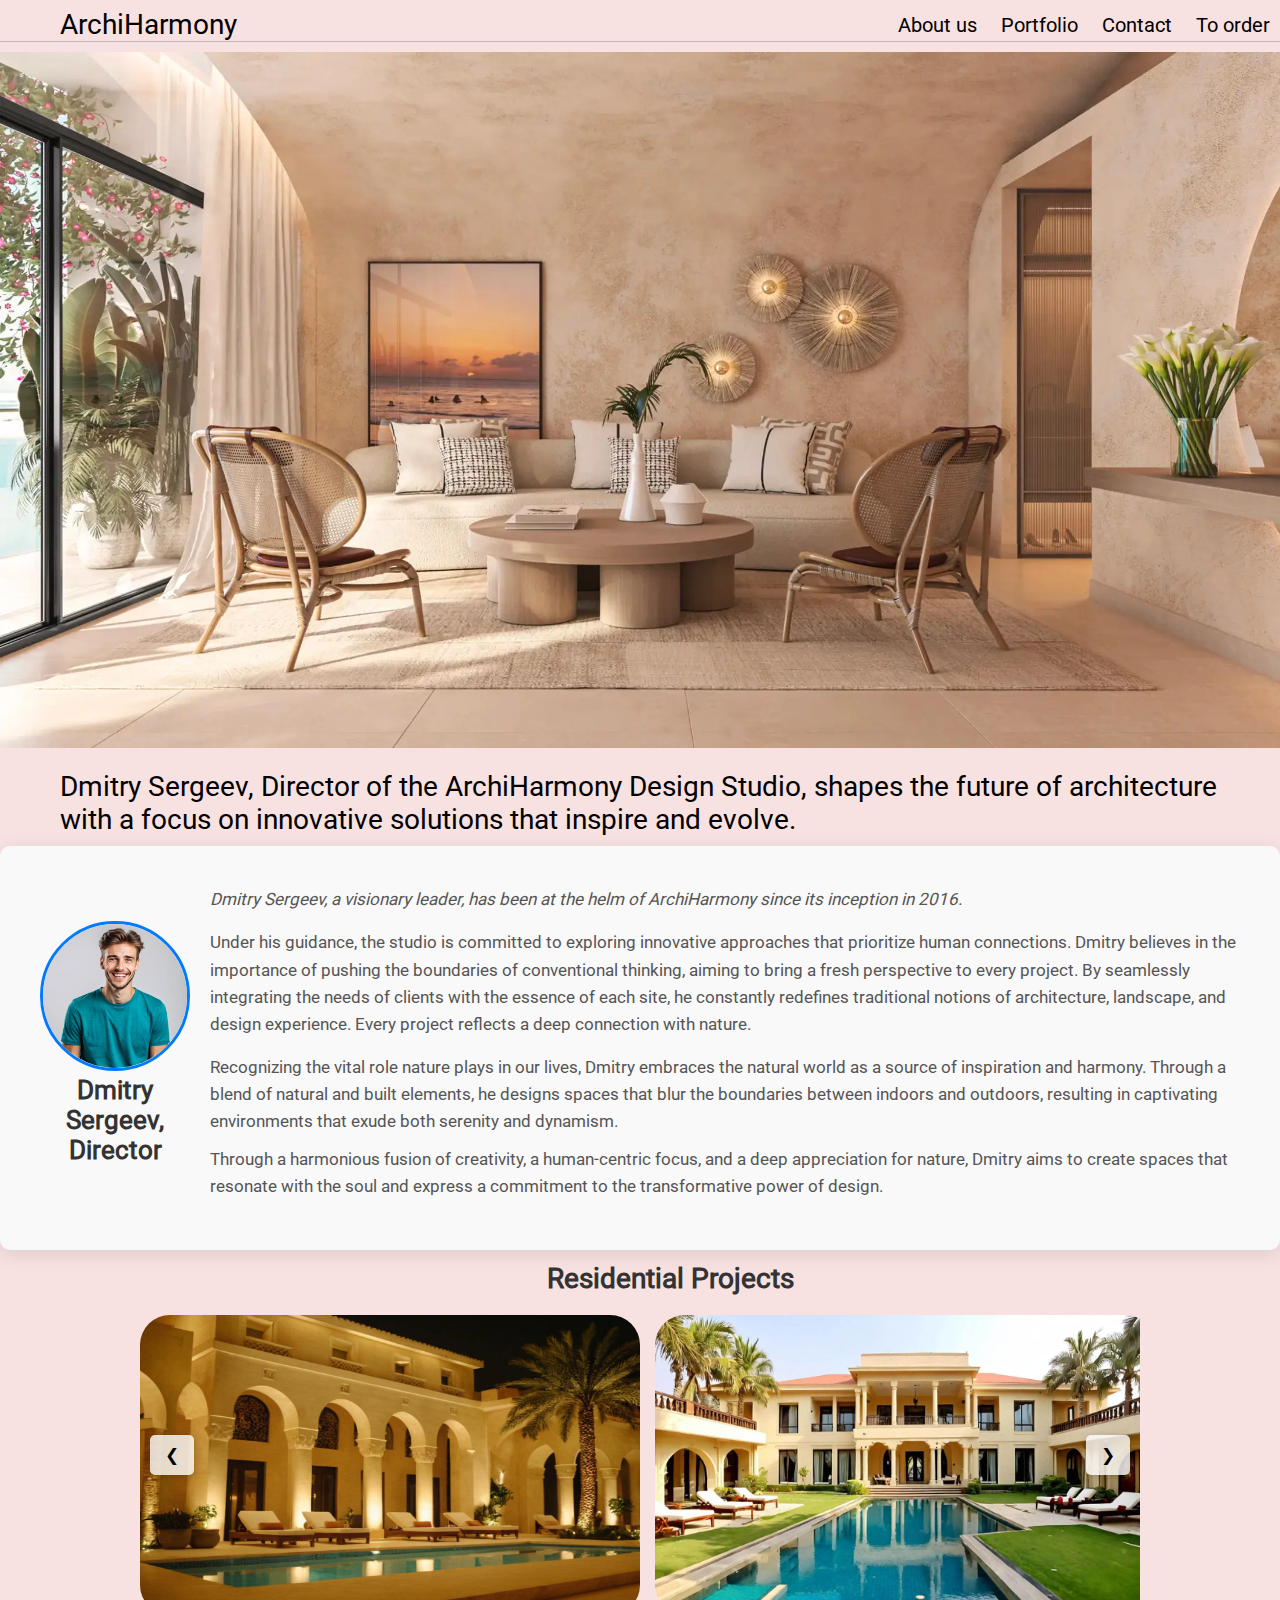
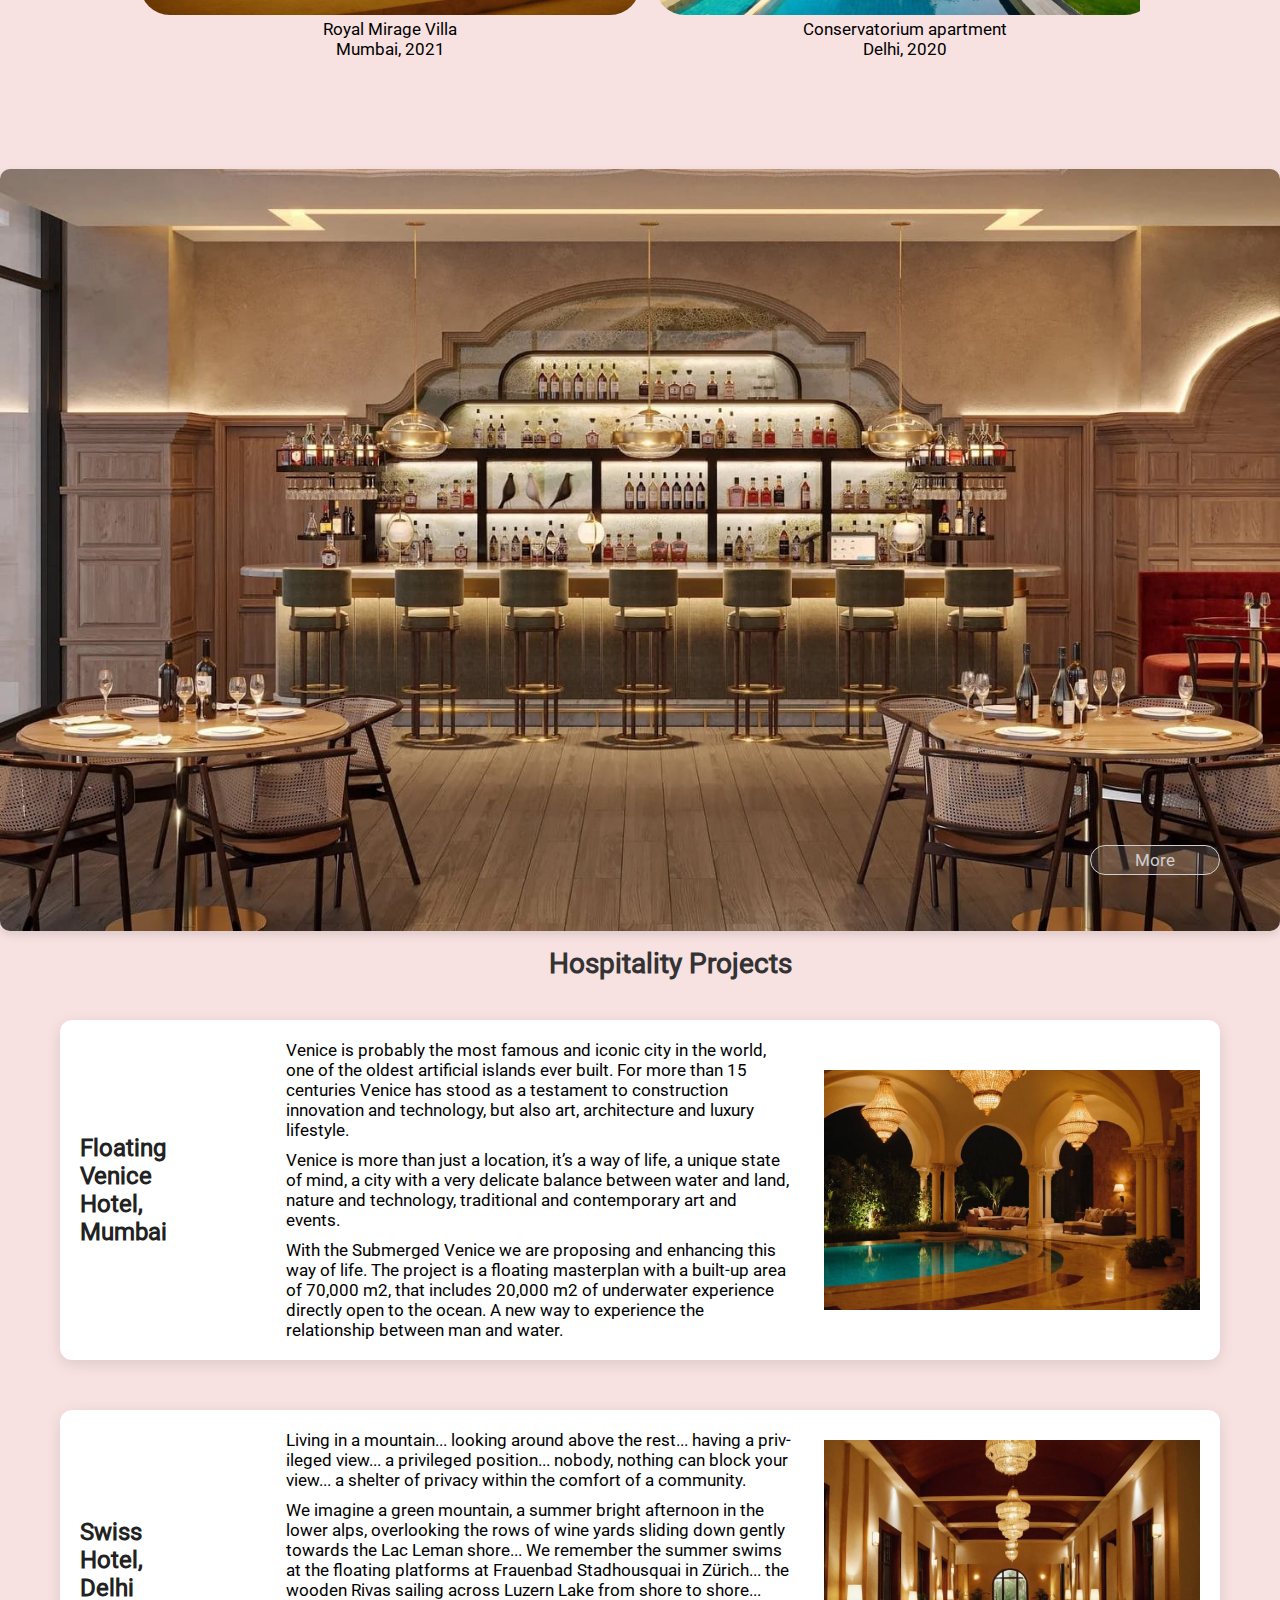
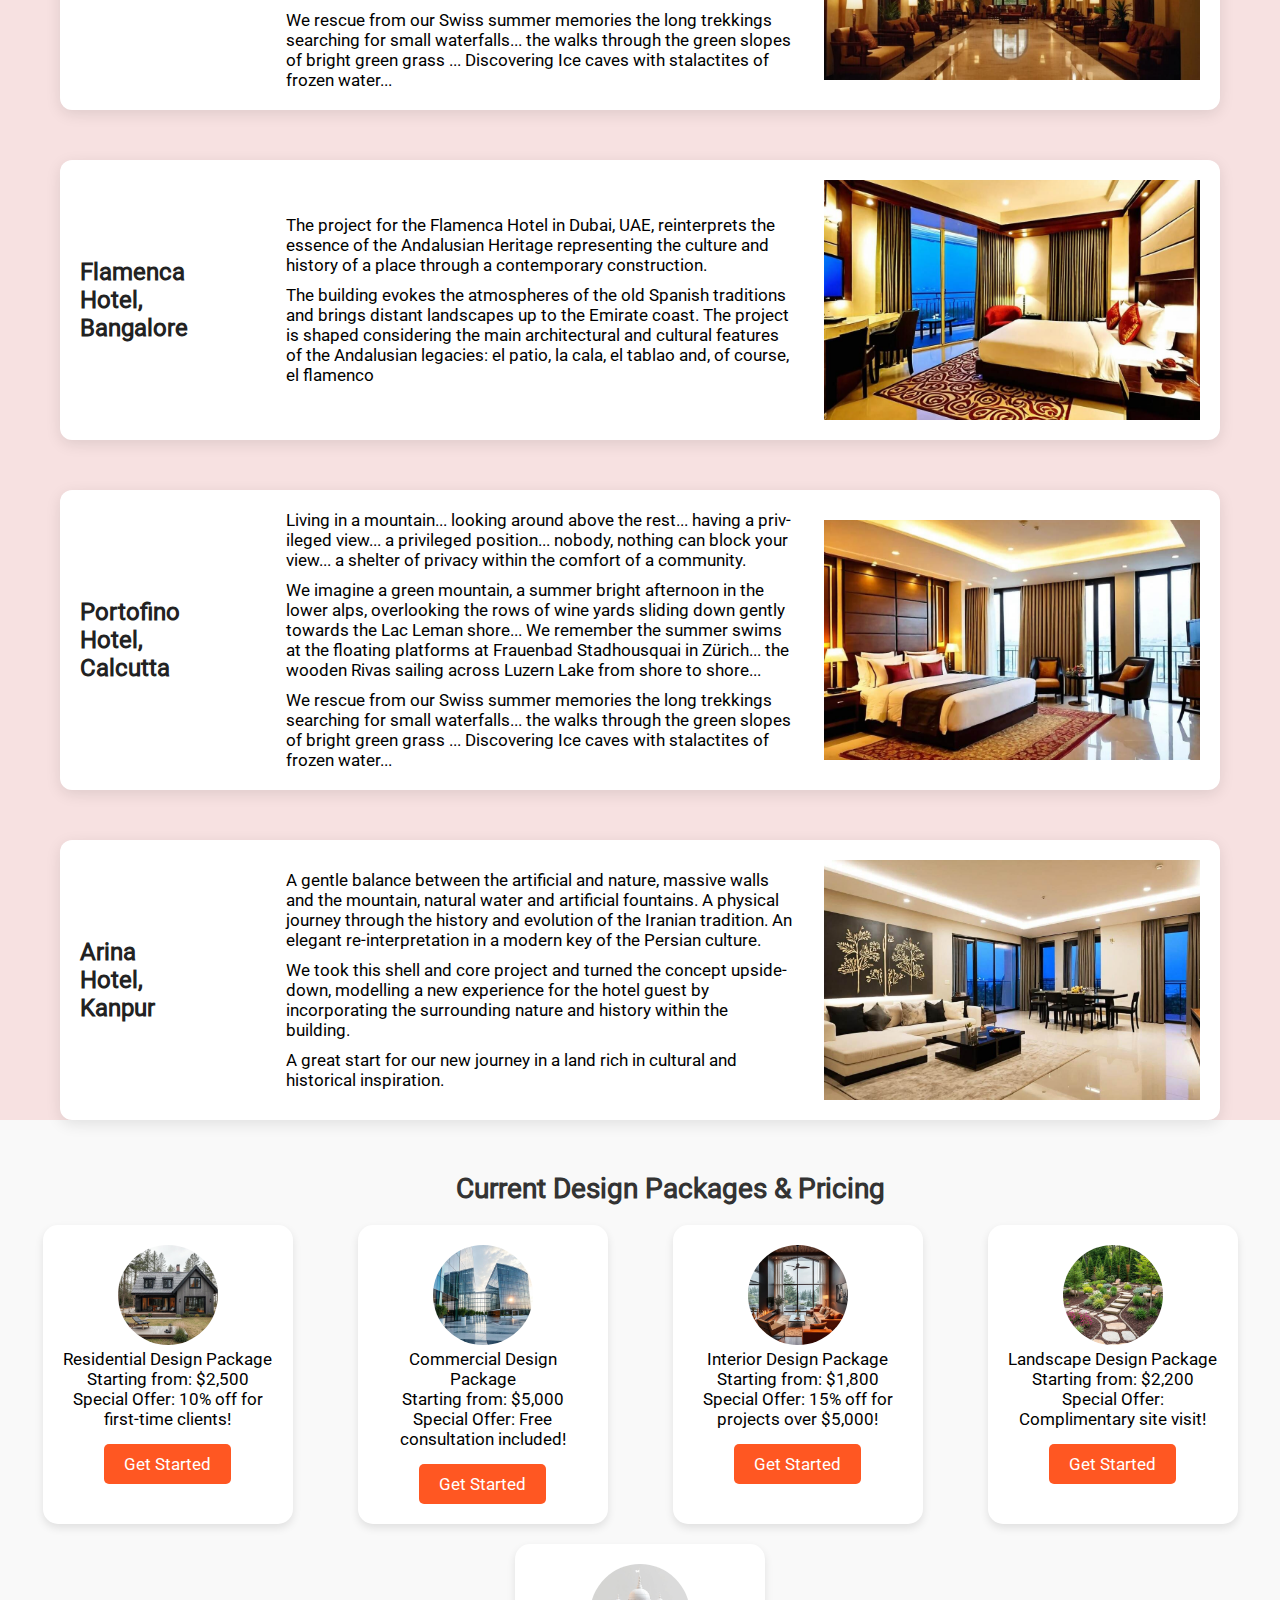
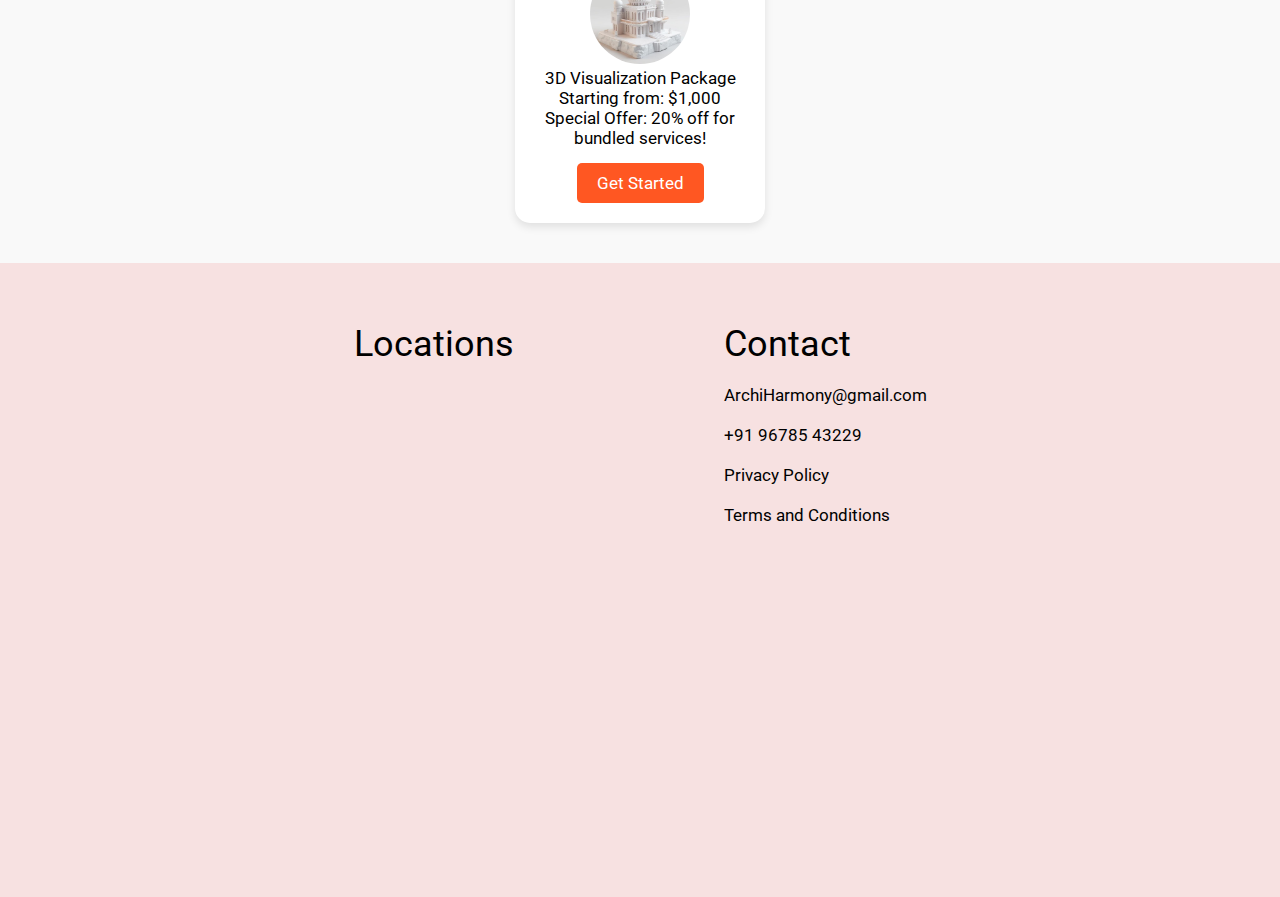
==== commit 2fa01cf7: "add main" ====
--- a/index.html
+++ b/index.html
@@ -28,27 +28,32 @@
                 </ul>
             </nav>
         </div>
-        <div class="header-backgrounds">
-            <img class='header-background' src="img/header-bg.webp" alt="Background" />
-            <h2 class="header-title-overlay">Innovative Architectural Design Solutions</h2>
-            <a class='header-btn' href="order.html#form">More</a>
-        </div>
-        <h1 class='header-title' id="about">Dmitry Sergeev, Director of the ArchiHarmony Design Studio, shapes the future of architecture with a focus on innovative solutions that inspire and evolve.</h1>
-        <div class='header-about'>
-            <div class='header-about-icon'>
-                <img class='about-icon' src="img/ceo-dima.jpg" alt="Icon" />
-                <p class='about-name'>Dmitry Sergeev, Director</p>
-            </div>
-            <div class='header-about-text'>
-                <p class='about-text1'>Dmitry Sergeev, a visionary leader, has been at the helm of ArchiHarmony since its inception in 2016.</p>
-                <p class='about-text2'>Under his guidance, the studio is committed to exploring innovative approaches that prioritize human connections. Dmitry believes in the importance of pushing the boundaries of conventional thinking, aiming to bring a fresh perspective to every project. By seamlessly integrating the needs of clients with the essence of each site, he constantly redefines traditional notions of architecture, landscape, and design experience. Every project reflects a deep connection with nature.</p>
-                <p class='about-text3'>Recognizing the vital role nature plays in our lives, Dmitry embraces the natural world as a source of inspiration and harmony. Through a blend of natural and built elements, he designs spaces that blur the boundaries between indoors and outdoors, resulting in captivating environments that exude both serenity and dynamism.</p>
-                <p class='about-text4'>Through a harmonious fusion of creativity, a human-centric focus, and a deep appreciation for nature, Dmitry aims to create spaces that resonate with the soul and express a commitment to the transformative power of design.</p>
-            </div>
-        </div>
+
     </header>
     
     <main>
+        <section>
+            <div class="header-backgrounds">
+                <img class='header-background' src="img/header-bg.webp" alt="Background" />
+                <h2 class="header-title-overlay">Innovative Architectural Design Solutions</h2>
+                <a class='header-btn' href="order.html#form">More</a>
+            </div>
+            <h1 class='header-title' id="about">Dmitry Sergeev, Director of the ArchiHarmony Design Studio, shapes the future of architecture with a focus on innovative solutions that inspire and evolve.</h1>
+            <div class='header-about'>
+                <div class='header-about-icon'>
+                    <img class='about-icon' src="img/ceo-dima.jpg" alt="Icon" />
+                    <p class='about-name'>Dmitry Sergeev, Director</p>
+                </div>
+                <div class='header-about-text'>
+                    <p class='about-text1'>Dmitry Sergeev, a visionary leader, has been at the helm of ArchiHarmony since its inception in 2016.</p>
+                    <p class='about-text2'>Under his guidance, the studio is committed to exploring innovative approaches that prioritize human connections. Dmitry believes in the importance of pushing the boundaries of conventional thinking, aiming to bring a fresh perspective to every project. By seamlessly integrating the needs of clients with the essence of each site, he constantly redefines traditional notions of architecture, landscape, and design experience. Every project reflects a deep connection with nature.</p>
+                    <p class='about-text3'>Recognizing the vital role nature plays in our lives, Dmitry embraces the natural world as a source of inspiration and harmony. Through a blend of natural and built elements, he designs spaces that blur the boundaries between indoors and outdoors, resulting in captivating environments that exude both serenity and dynamism.</p>
+                    <p class='about-text4'>Through a harmonious fusion of creativity, a human-centric focus, and a deep appreciation for nature, Dmitry aims to create spaces that resonate with the soul and express a commitment to the transformative power of design.</p>
+                </div>
+            </div>
+
+
+        </section>
 
         <section>
             <div class="Projects" id="project">
--- a/css/style.css
+++ b/css/style.css
@@ -18,6 +18,8 @@
     width: 100%;
     overflow-x: hidden;
     background-color: rgb(247, 225, 225);
+    max-width: 1920px;
+    margin: 0 auto;
 }
 
 body::-webkit-scrollbar {
@@ -50,6 +52,9 @@
 
 nav {
     padding-right: 10px;
+}
+header{
+    border-bottom: 1px solid rgba(0, 0, 0, 0.2);
 }
 .header-nav-item {
     display: flex;
@@ -377,32 +382,32 @@
     position: absolute;
     top: 50%;
     transform: translateY(-50%);
-    background-color: rgba(255, 255, 255, 0.8); /* Semi-transparent white background */
-    border: none; /* Remove default border */
-    cursor: pointer; /* Change cursor to pointer */
-    padding: 10px 15px; /* Padding for buttons */
-    border-radius: 5px; /* Rounded corners */
-    box-shadow: 0 2px 10px rgba(0, 0, 0, 0.2); /* Shadow for depth */
-    z-index: 10; /* Ensure buttons are above other elements */
-    transition: background-color 0.3s, transform 0.3s; /* Smooth transition for hover effects */
+    background-color: rgba(255, 255, 255, 0.8);
+    border: none; 
+    cursor: pointer; 
+    padding: 10px 15px;
+    border-radius: 5px;
+    box-shadow: 0 2px 10px rgba(0, 0, 0, 0.2); 
+    z-index: 10; 
+    transition: background-color 0.3s, transform 0.3s;
 }
 
 .prev {
-    left: 10px; /* Position to the left */
+    left: 10px; 
 }
 
 .next {
-    right: 10px; /* Position to the right */
+    right: 10px;
 }
 
 .prev:hover, .next:hover {
-    background-color: rgba(255, 255, 255, 1); /* Solid white on hover */
-    transform: scale(1.05); /* Slightly enlarge on hover */
+    background-color: rgba(255, 255, 255, 1); 
+    transform: scale(1.05);
 }
 
 .prev:focus, .next:focus {
-    outline: none; /* Remove default outline */
-    box-shadow: 0 0 0 3px rgba(0, 123, 255, 0.5); /* Add focus ring */
+    outline: none; 
+    box-shadow: 0 0 0 3px rgba(0, 123, 255, 0.5);
 }
 
 @media (max-width: 1400px) {
@@ -988,11 +993,15 @@
           transform: scale(1.05);
       }
   }
+  
 
   .review img {
     width: 120px;
     border-radius: 50%;
     margin-bottom: 10px;
+}
+.reviews-section{
+    overflow: hidden;
 }
 
 .team-section {
